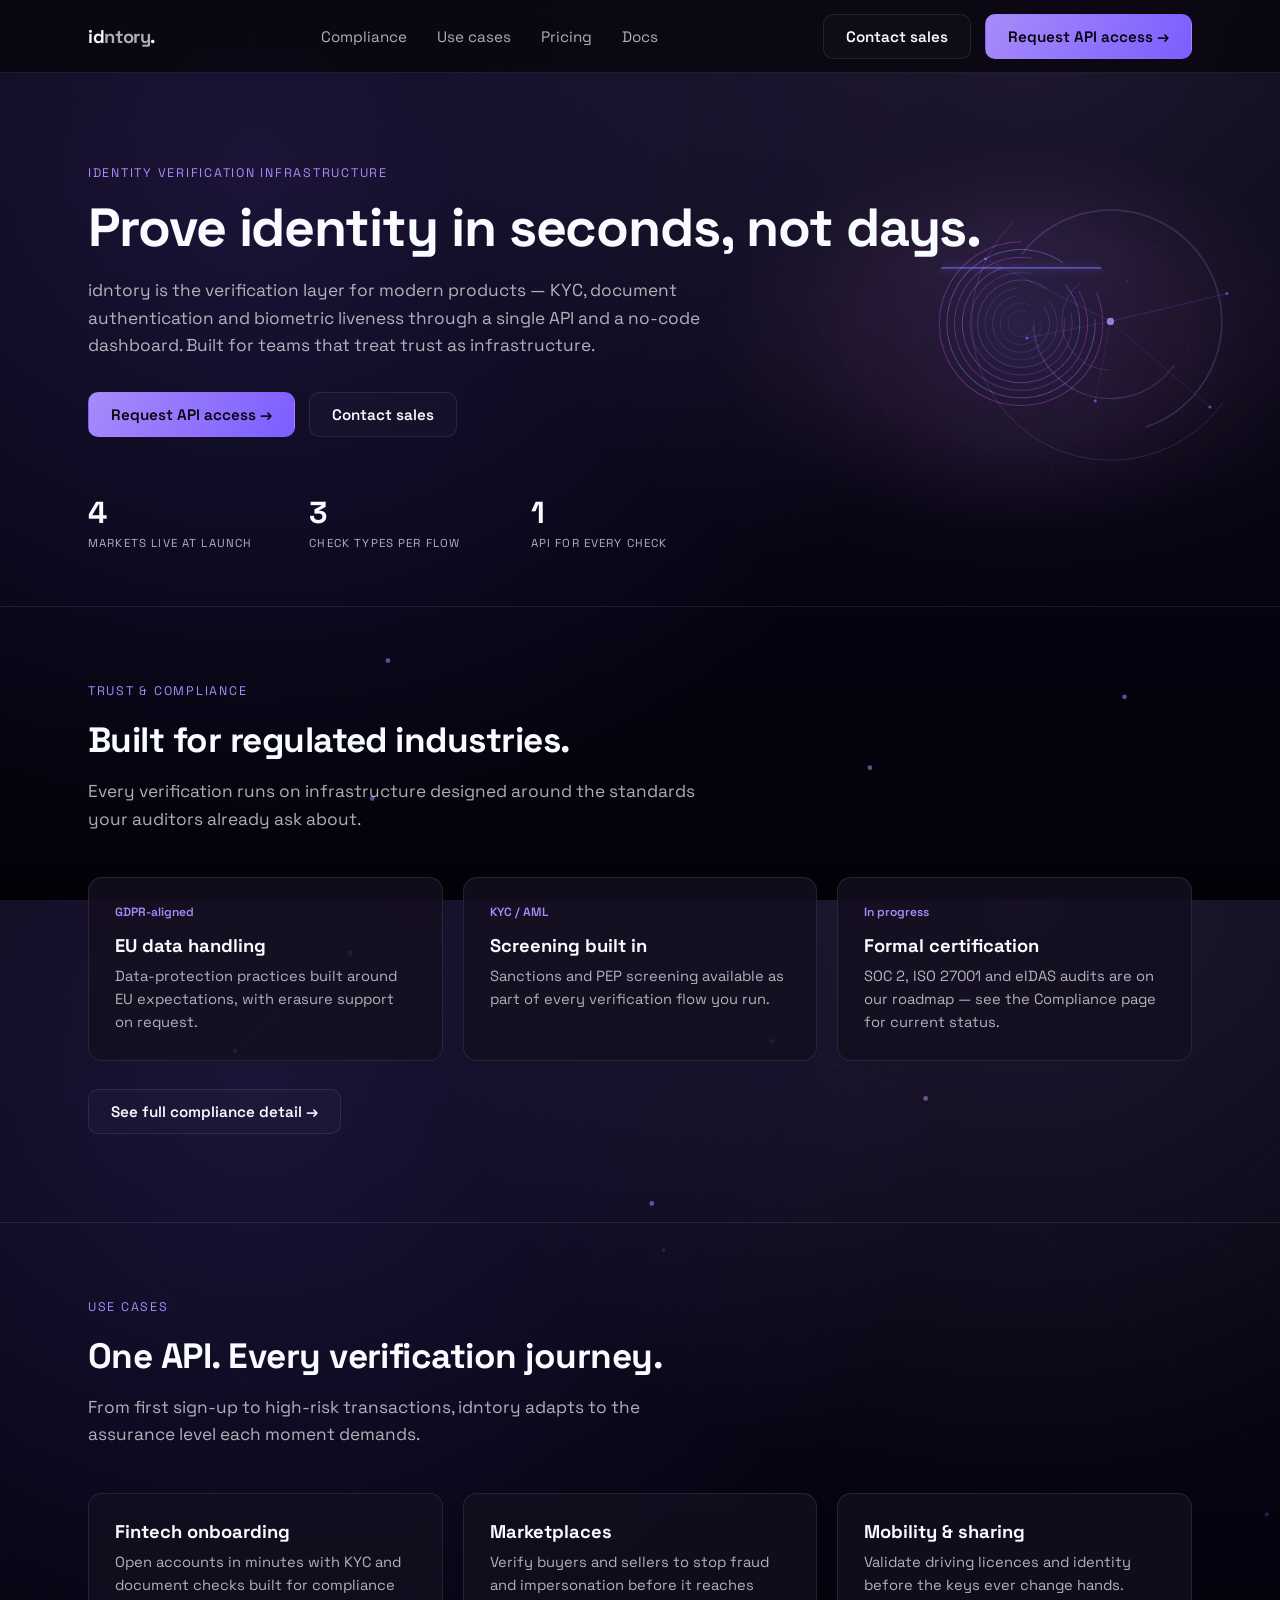
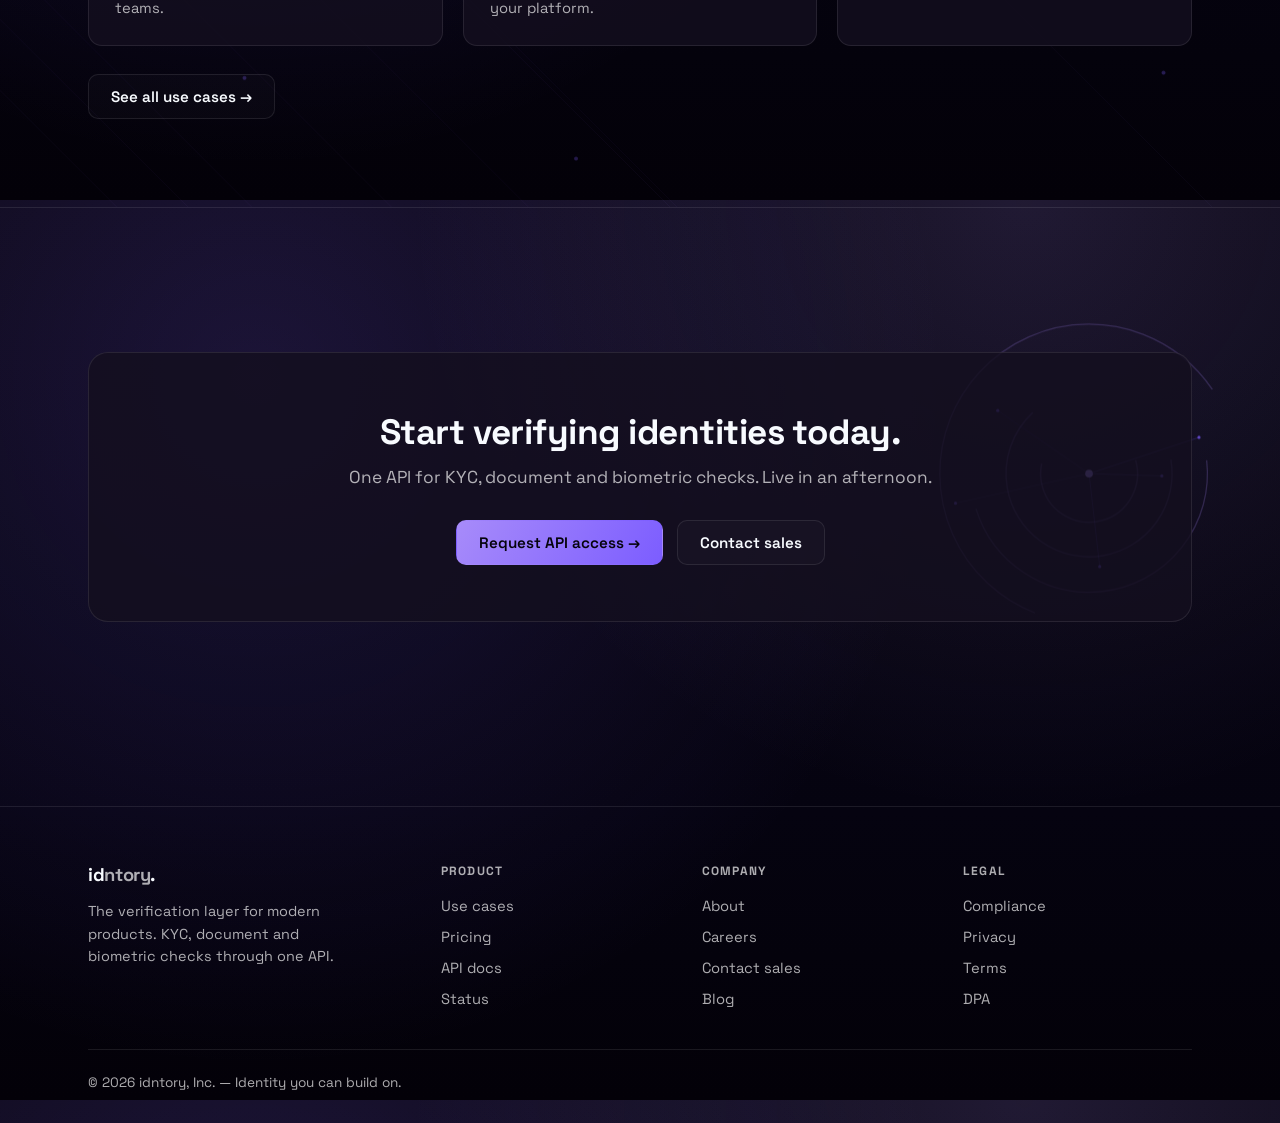
==== index.html @ f58912f3 "Initial commit: idntory marketing site Static multi-page site (index, use-cases, compliance, pricing" ====
<!DOCTYPE html>
<html lang="en">
<head>
<meta charset="UTF-8">
<meta name="viewport" content="width=device-width, initial-scale=1.0">
<title>idntory — Identity verification infrastructure</title>
<meta name="description" content="idntory is the verification layer for modern products — KYC, document authentication and biometric liveness through a single API and a no-code dashboard.">
<link rel="stylesheet" href="styles.css">
</head>
<body>

<header class="site-nav">
  <div class="wrap">
    <a class="brand" href="index.html">id<span class="dim">ntory</span>.</a>
    <nav class="nav-links">
      <a href="compliance.html">Compliance</a>
      <a href="use-cases.html">Use cases</a>
      <a href="pricing.html">Pricing</a>
      <a href="docs.html">Docs</a>
    </nav>
    <div class="nav-cta">
      <a class="btn btn-ghost" href="contact.html">Contact sales</a>
      <a class="btn btn-primary" href="contact.html?reason=api">Request API access →</a>
      <button class="nav-toggle" aria-label="Toggle menu">☰</button>
    </div>
  </div>
</header>

<main>
  <section class="page-hero">
    <img class="hero-frame" src="frames/idntory-01-fingerprint.png" alt="" aria-hidden="true">
    <div class="wrap">
      <span class="eyebrow">Identity verification infrastructure</span>
      <h1>Prove identity in seconds, not days.</h1>
      <p class="lede">idntory is the verification layer for modern products — KYC, document authentication and biometric liveness through a single API and a no-code dashboard. Built for teams that treat trust as infrastructure.</p>
      <div class="hero-actions">
        <a class="btn btn-primary" href="contact.html?reason=api">Request API access →</a>
        <a class="btn btn-ghost" href="contact.html">Contact sales</a>
      </div>
      <div class="stat-bar">
        <div>
          <div class="stat-num">4</div>
          <div class="stat-label">Markets live at launch</div>
        </div>
        <div>
          <div class="stat-num">3</div>
          <div class="stat-label">Check types per flow</div>
        </div>
        <div>
          <div class="stat-num">1</div>
          <div class="stat-label">API for every check</div>
        </div>
      </div>
    </div>
  </section>

  <section class="block">
    <div class="wrap">
      <div class="section-head">
        <span class="eyebrow">Trust &amp; compliance</span>
        <h2>Built for regulated industries.</h2>
        <p class="lede">Every verification runs on infrastructure designed around the standards your auditors already ask about.</p>
      </div>
      <div class="grid">
        <div class="card">
          <div class="idx">GDPR-aligned</div>
          <h3>EU data handling</h3>
          <p>Data-protection practices built around EU expectations, with erasure support on request.</p>
        </div>
        <div class="card">
          <div class="idx">KYC / AML</div>
          <h3>Screening built in</h3>
          <p>Sanctions and PEP screening available as part of every verification flow you run.</p>
        </div>
        <div class="card">
          <div class="idx">In progress</div>
          <h3>Formal certification</h3>
          <p>SOC 2, ISO 27001 and eIDAS audits are on our roadmap — see the Compliance page for current status.</p>
        </div>
      </div>
      <p style="margin-top:28px;"><a class="btn btn-ghost" href="compliance.html">See full compliance detail →</a></p>
    </div>
  </section>

  <section class="block">
    <div class="wrap">
      <div class="section-head">
        <span class="eyebrow">Use cases</span>
        <h2>One API. Every verification journey.</h2>
        <p class="lede">From first sign-up to high-risk transactions, idntory adapts to the assurance level each moment demands.</p>
      </div>
      <div class="grid">
        <div class="card">
          <h3>Fintech onboarding</h3>
          <p>Open accounts in minutes with KYC and document checks built for compliance teams.</p>
        </div>
        <div class="card">
          <h3>Marketplaces</h3>
          <p>Verify buyers and sellers to stop fraud and impersonation before it reaches your platform.</p>
        </div>
        <div class="card">
          <h3>Mobility &amp; sharing</h3>
          <p>Validate driving licences and identity before the keys ever change hands.</p>
        </div>
      </div>
      <p style="margin-top:28px;"><a class="btn btn-ghost" href="use-cases.html">See all use cases →</a></p>
    </div>
  </section>

  <section class="block" style="border-bottom:none;">
    <div class="wrap">
      <div class="cta-band">
        <h2>Start verifying identities today.</h2>
        <p class="lede">One API for KYC, document and biometric checks. Live in an afternoon.</p>
        <div class="hero-actions">
          <a class="btn btn-primary" href="contact.html?reason=api">Request API access →</a>
          <a class="btn btn-ghost" href="contact.html">Contact sales</a>
        </div>
      </div>
    </div>
  </section>
</main>

<footer class="site-footer">
  <div class="wrap">
    <div class="footer-grid">
      <div class="footer-col">
        <div class="brand" style="margin-bottom:14px;">id<span class="dim">ntory</span>.</div>
        <p style="color:var(--muted);font-size:0.9rem;max-width:280px;line-height:1.55;">The verification layer for modern products. KYC, document and biometric checks through one API.</p>
      </div>
      <div class="footer-col">
        <h4>Product</h4>
        <ul>
          <li><a href="use-cases.html">Use cases</a></li>
          <li><a href="pricing.html">Pricing</a></li>
          <li><a href="docs.html">API docs</a></li>
          <li><a href="#">Status</a></li>
        </ul>
      </div>
      <div class="footer-col">
        <h4>Company</h4>
        <ul>
          <li><a href="#">About</a></li>
          <li><a href="#">Careers</a></li>
          <li><a href="contact.html">Contact sales</a></li>
          <li><a href="#">Blog</a></li>
        </ul>
      </div>
      <div class="footer-col">
        <h4>Legal</h4>
        <ul>
          <li><a href="compliance.html">Compliance</a></li>
          <li><a href="#">Privacy</a></li>
          <li><a href="#">Terms</a></li>
          <li><a href="#">DPA</a></li>
        </ul>
      </div>
    </div>
    <div class="footer-bottom">© 2026 idntory, Inc. — Identity you can build on.</div>
  </div>
</footer>
<script src="bg-fx.js"></script>
<script src="nav.js"></script>
</body>
</html>
---- styles.css ----
@import url('https://fonts.googleapis.com/css2?family=Space+Grotesk:wght@400;500;600;700&display=swap');

:root {
  --bg: #08060c;
  --surface: rgba(20, 15, 31, 0.82);
  --surface-strong: rgba(10, 7, 18, 0.92);
  --border: rgba(255, 255, 255, 0.09);
  --text: #f8fbff;
  --muted: rgba(255, 255, 255, 0.68);
  --accent: #a78bfa;
  --accent-2: #7c5dff;
  --accent-ink: #05030c;
  --success: #5cfa8e;
  --warning: #ffbd59;
  --danger: #ff5575;
  --shadow: rgba(5, 3, 12, 0.6);
  --radius: 14px;
}

* { box-sizing: border-box; }

html, body { height: 100%; }

body {
  margin: 0;
  font-family: 'Space Grotesk', 'Segoe UI', sans-serif;
  background: radial-gradient(circle at 20% 20%, rgba(124, 93, 255, 0.16), transparent 55%),
    radial-gradient(circle at 80% 0%, rgba(167, 139, 250, 0.14), transparent 45%),
    linear-gradient(180deg, #0a0712, #050310 68%, #030108);
  color: var(--text);
  min-height: 100vh;
}

a { color: inherit; text-decoration: none; }

img { max-width: 100%; }

.wrap {
  max-width: 1160px;
  margin: 0 auto;
  padding: 0 28px;
}

/* ── Nav ─────────────────────────────────────────────────────────────── */

.site-nav {
  position: sticky;
  top: 0;
  z-index: 40;
  background: var(--surface-strong);
  backdrop-filter: blur(14px);
  border-bottom: 1px solid var(--border);
}

.site-nav .wrap {
  display: flex;
  align-items: center;
  justify-content: space-between;
  height: 72px;
}

.brand {
  font-size: 1.15rem;
  font-weight: 700;
  letter-spacing: -0.02em;
}

.brand .dim { color: var(--muted); }

.nav-links {
  display: flex;
  align-items: center;
  gap: 30px;
}

.nav-links a {
  font-size: 0.95rem;
  color: var(--muted);
  transition: color 0.15s ease;
}

.nav-links a:hover,
.nav-links a[aria-current="page"] {
  color: var(--text);
}

.nav-cta {
  display: flex;
  align-items: center;
  gap: 14px;
}

.nav-toggle {
  display: none;
  background: none;
  border: 1px solid var(--border);
  border-radius: 8px;
  color: var(--text);
  width: 40px;
  height: 40px;
  font-size: 1.1rem;
}

/* ── Buttons ─────────────────────────────────────────────────────────── */

.btn {
  display: inline-flex;
  align-items: center;
  gap: 8px;
  padding: 12px 22px;
  border-radius: 10px;
  font-size: 0.95rem;
  font-weight: 600;
  border: 1px solid transparent;
  cursor: pointer;
}

.btn-primary {
  background: linear-gradient(120deg, var(--accent), var(--accent-2));
  color: var(--accent-ink);
}

.btn-ghost {
  border-color: var(--border);
  color: var(--text);
  background: rgba(255, 255, 255, 0.02);
}

.btn-primary:hover { filter: brightness(1.08); }
.btn-ghost:hover { border-color: rgba(255, 255, 255, 0.25); }

/* ── Hero / sections ─────────────────────────────────────────────────── */

.page-hero {
  padding: 88px 0 56px;
  border-bottom: 1px solid var(--border);
  position: relative;
  overflow: hidden;
}

.page-hero > .wrap { position: relative; z-index: 1; }

.bgfx-layer {
  position: absolute;
  inset: 0;
  z-index: 0;
  pointer-events: none;
  display: block;
  width: 100%;
  height: 100%;
}

.hero-frame {
  position: absolute;
  z-index: 0;
  top: 50%;
  right: -4%;
  width: min(620px, 52%);
  aspect-ratio: 1.6;
  transform: translateY(-50%);
  object-fit: contain;
  max-width: none;
  mix-blend-mode: screen;
  filter: hue-rotate(65deg) saturate(1.2) brightness(1.05);
  opacity: 0.85;
  -webkit-mask-image: radial-gradient(closest-side, rgba(0, 0, 0, 1) 55%, rgba(0, 0, 0, 0) 100%);
  mask-image: radial-gradient(closest-side, rgba(0, 0, 0, 1) 55%, rgba(0, 0, 0, 0) 100%);
  pointer-events: none;
}

@media (max-width: 860px) {
  .hero-frame { opacity: 0.5; width: min(420px, 70%); }
}

.eyebrow {
  display: inline-block;
  font-size: 0.78rem;
  letter-spacing: 0.14em;
  text-transform: uppercase;
  color: var(--accent);
  margin-bottom: 18px;
}

h1 {
  font-size: clamp(2.1rem, 4.2vw, 3.4rem);
  line-height: 1.08;
  letter-spacing: -0.02em;
  margin: 0 0 20px;
}

h2 {
  font-size: clamp(1.6rem, 2.8vw, 2.2rem);
  letter-spacing: -0.015em;
  margin: 0 0 16px;
}

h3 { font-size: 1.15rem; margin: 0 0 8px; }

.lede {
  font-size: 1.08rem;
  color: var(--muted);
  max-width: 640px;
  line-height: 1.6;
  margin: 0 0 32px;
}

.hero-actions { display: flex; gap: 14px; flex-wrap: wrap; }

.stat-bar {
  display: grid;
  grid-template-columns: repeat(3, 1fr);
  gap: 24px;
  margin-top: 56px;
  max-width: 640px;
}

.stat-num {
  font-size: 1.9rem;
  font-weight: 700;
  color: var(--text);
}

.stat-label {
  font-size: 0.72rem;
  letter-spacing: 0.1em;
  text-transform: uppercase;
  color: var(--muted);
  margin-top: 4px;
}

section.block { padding: 72px 0; border-bottom: 1px solid var(--border); position: relative; overflow: hidden; }
section.block:last-of-type { border-bottom: none; }
section.block > .wrap { position: relative; z-index: 1; }

.section-head { max-width: 640px; margin-bottom: 44px; }
.section-head .lede { margin-bottom: 0; }

/* ── Grids / cards ───────────────────────────────────────────────────── */

.grid {
  display: grid;
  grid-template-columns: repeat(3, 1fr);
  gap: 20px;
}

.card {
  background: var(--surface);
  border: 1px solid var(--border);
  border-radius: var(--radius);
  padding: 26px;
}

.card .idx {
  font-size: 0.75rem;
  color: var(--accent);
  font-weight: 600;
  margin-bottom: 14px;
}

.card p { color: var(--muted); font-size: 0.92rem; line-height: 1.55; margin: 0; }

/* ── Pricing ─────────────────────────────────────────────────────────── */

.pricing-grid {
  display: grid;
  grid-template-columns: repeat(3, 1fr);
  gap: 20px;
}

.price-card {
  background: var(--surface);
  border: 1px solid var(--border);
  border-radius: var(--radius);
  padding: 32px 26px;
  display: flex;
  flex-direction: column;
  position: relative;
}

.price-card.featured {
  border-color: var(--accent);
  box-shadow: 0 0 0 1px var(--accent), 0 24px 60px -30px rgba(167, 139, 250, 0.35);
}

.price-tag {
  position: absolute;
  top: -12px;
  right: 24px;
  background: var(--accent);
  color: var(--accent-ink);
  font-size: 0.68rem;
  font-weight: 700;
  letter-spacing: 0.06em;
  padding: 4px 10px;
  border-radius: 999px;
}

.plan-name {
  font-size: 0.78rem;
  letter-spacing: 0.12em;
  color: var(--muted);
  margin-bottom: 10px;
}

.price {
  font-size: 2.1rem;
  font-weight: 700;
  margin-bottom: 2px;
}

.price-sub { color: var(--muted); font-size: 0.85rem; margin-bottom: 6px; }
.price-desc { color: var(--muted); font-size: 0.88rem; margin-bottom: 22px; }

.feat-list { list-style: none; margin: 0 0 28px; padding: 0; display: flex; flex-direction: column; gap: 10px; }
.feat-list li { display: flex; gap: 10px; font-size: 0.9rem; color: var(--text); }
.feat-list li::before { content: '—'; color: var(--accent); }

.price-card .btn { margin-top: auto; justify-content: center; }

/* ── Forms ───────────────────────────────────────────────────────────── */

form.contact-form {
  display: grid;
  gap: 18px;
  max-width: 560px;
}

.field { display: flex; flex-direction: column; gap: 8px; }
.field label { font-size: 0.85rem; color: var(--muted); }

.field input,
.field select,
.field textarea {
  background: var(--surface);
  border: 1px solid var(--border);
  border-radius: 10px;
  padding: 12px 14px;
  color: var(--text);
  font-family: inherit;
  font-size: 0.95rem;
}

.field input:focus,
.field select:focus,
.field textarea:focus {
  outline: none;
  border-color: var(--accent);
}

.field textarea { resize: vertical; min-height: 120px; }

.form-note { font-size: 0.82rem; color: var(--muted); }

.form-status { font-size: 0.9rem; padding: 12px 14px; border-radius: 10px; display: none; }
.form-status.show { display: block; }
.form-status.ok { background: rgba(92, 250, 142, 0.1); color: var(--success); border: 1px solid rgba(92, 250, 142, 0.3); }
.form-status.err { background: rgba(255, 85, 117, 0.1); color: var(--danger); border: 1px solid rgba(255, 85, 117, 0.3); }

/* ── Contact info panel ─────────────────────────────────────────────── */

.contact-layout {
  display: grid;
  grid-template-columns: 1.2fr 0.8fr;
  gap: 48px;
  align-items: start;
}

.contact-panel {
  background: var(--surface);
  border: 1px solid var(--border);
  border-radius: var(--radius);
  padding: 28px;
}

.contact-panel .row { display: flex; flex-direction: column; gap: 4px; margin-bottom: 20px; }
.contact-panel .row:last-child { margin-bottom: 0; }
.contact-panel .row .k { font-size: 0.75rem; letter-spacing: 0.08em; text-transform: uppercase; color: var(--muted); }
.contact-panel .row .v { font-size: 0.98rem; }

/* ── Table (pricing compare / docs) ─────────────────────────────────── */

.doc-block { background: var(--surface); border: 1px solid var(--border); border-radius: var(--radius); padding: 26px; margin-bottom: 20px; }
.doc-block code { background: rgba(255,255,255,0.06); padding: 2px 6px; border-radius: 6px; font-size: 0.88em; }
.doc-block pre { background: #010509; border: 1px solid var(--border); border-radius: 10px; padding: 18px; overflow-x: auto; font-size: 0.85rem; line-height: 1.6; }

/* ── CTA band ────────────────────────────────────────────────────────── */

.cta-band {
  background: var(--surface);
  border: 1px solid var(--border);
  border-radius: 20px;
  padding: 56px 48px;
  text-align: center;
  margin: 72px 0;
}

.cta-band h2 { margin-bottom: 10px; }
.cta-band .lede { margin: 0 auto 28px; text-align: center; }
.cta-band .hero-actions { justify-content: center; }

/* ── Footer ──────────────────────────────────────────────────────────── */

.site-footer {
  border-top: 1px solid var(--border);
  padding: 56px 0 32px;
  margin-top: 40px;
}

.footer-grid {
  display: grid;
  grid-template-columns: 1.4fr repeat(3, 1fr);
  gap: 32px;
  margin-bottom: 40px;
}

.footer-col h4 {
  font-size: 0.75rem;
  letter-spacing: 0.1em;
  text-transform: uppercase;
  color: var(--muted);
  margin: 0 0 16px;
}

.footer-col ul { list-style: none; margin: 0; padding: 0; display: flex; flex-direction: column; gap: 10px; }
.footer-col ul a { color: var(--muted); font-size: 0.92rem; }
.footer-col ul a:hover { color: var(--text); }

.footer-bottom {
  border-top: 1px solid var(--border);
  padding-top: 24px;
  font-size: 0.85rem;
  color: var(--muted);
}

/* ── Responsive ──────────────────────────────────────────────────────── */

@media (max-width: 860px) {
  .grid, .pricing-grid { grid-template-columns: 1fr; }
  .contact-layout { grid-template-columns: 1fr; }
  .footer-grid { grid-template-columns: repeat(2, 1fr); }
  .stat-bar { grid-template-columns: repeat(3, 1fr); gap: 14px; }
}

@media (max-width: 720px) {
  .nav-links { display: none; }
  .nav-toggle { display: block; }
  .nav-cta .btn-ghost { display: none; }
  .site-nav.open .nav-links {
    display: flex;
    flex-direction: column;
    position: absolute;
    top: 72px;
    left: 0;
    right: 0;
    background: var(--surface-strong);
    border-bottom: 1px solid var(--border);
    padding: 20px 28px 28px;
    gap: 18px;
  }
  .footer-grid { grid-template-columns: 1fr; }
}
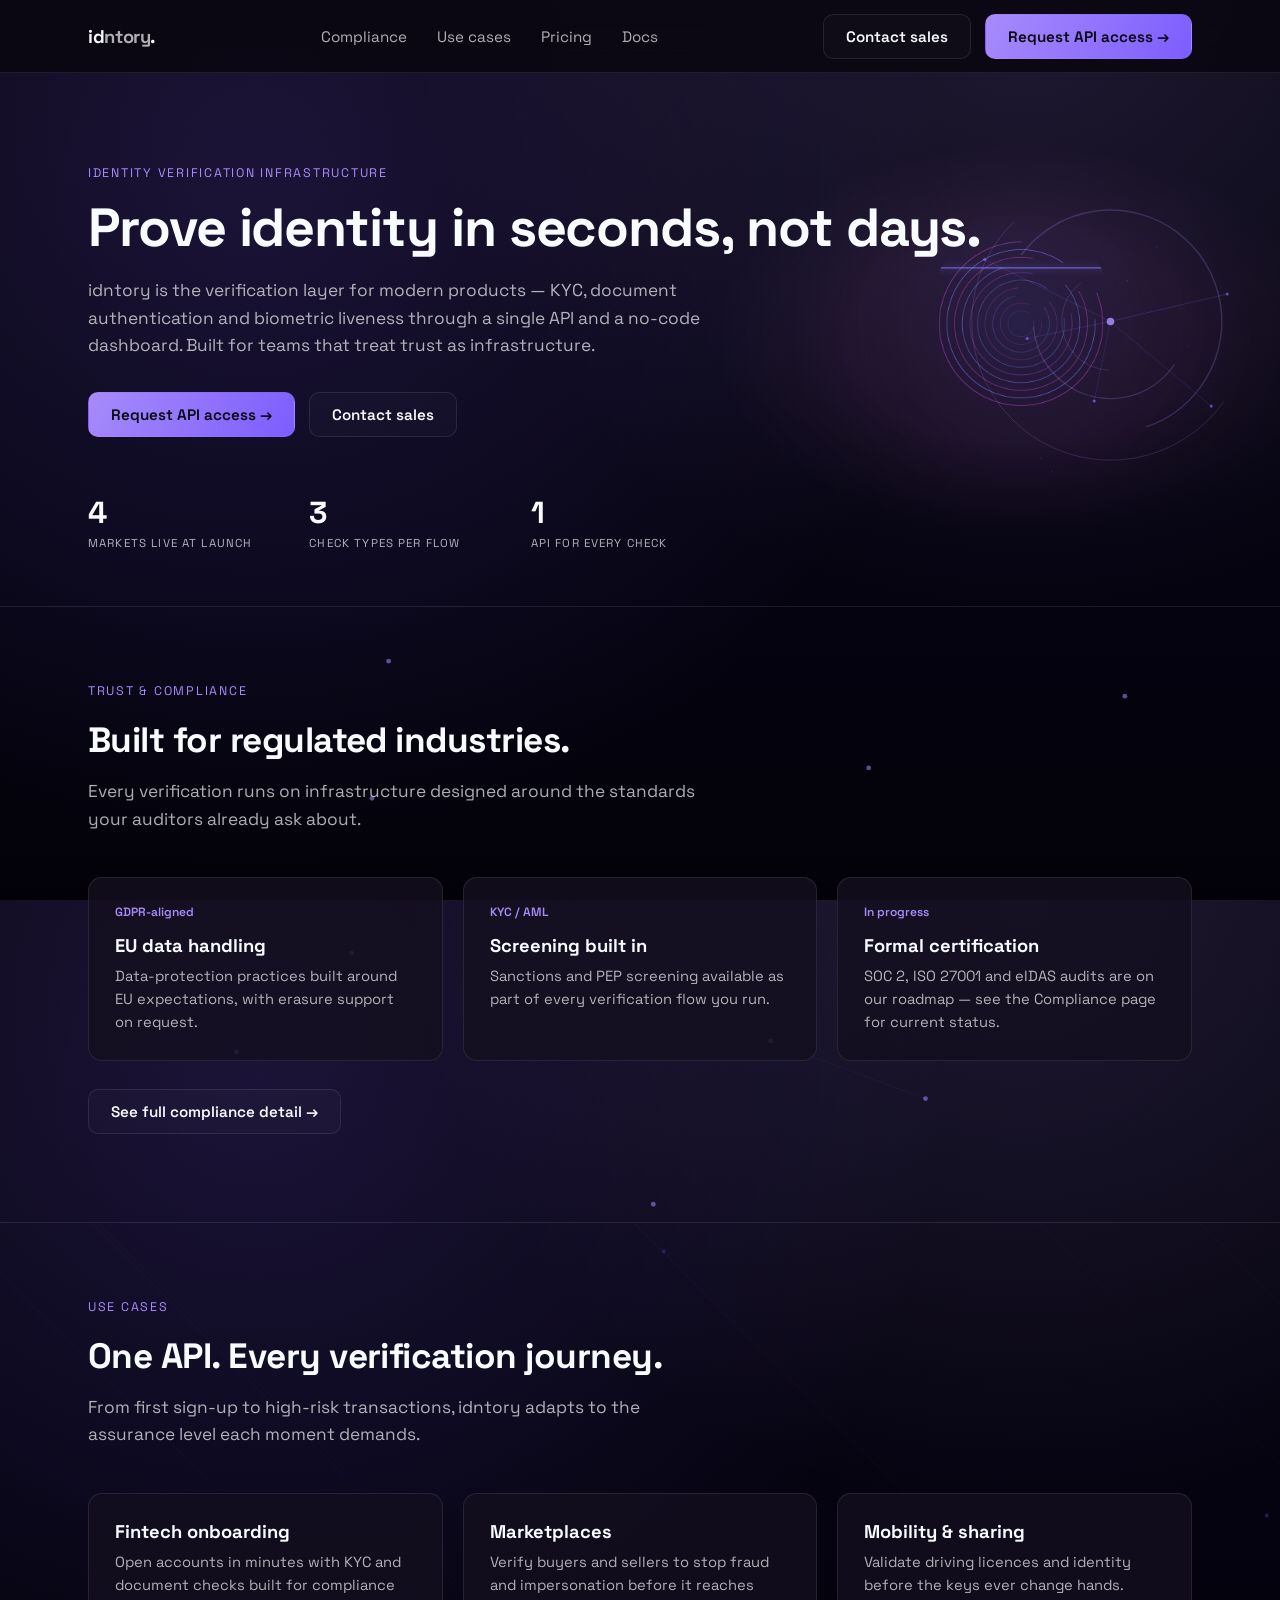
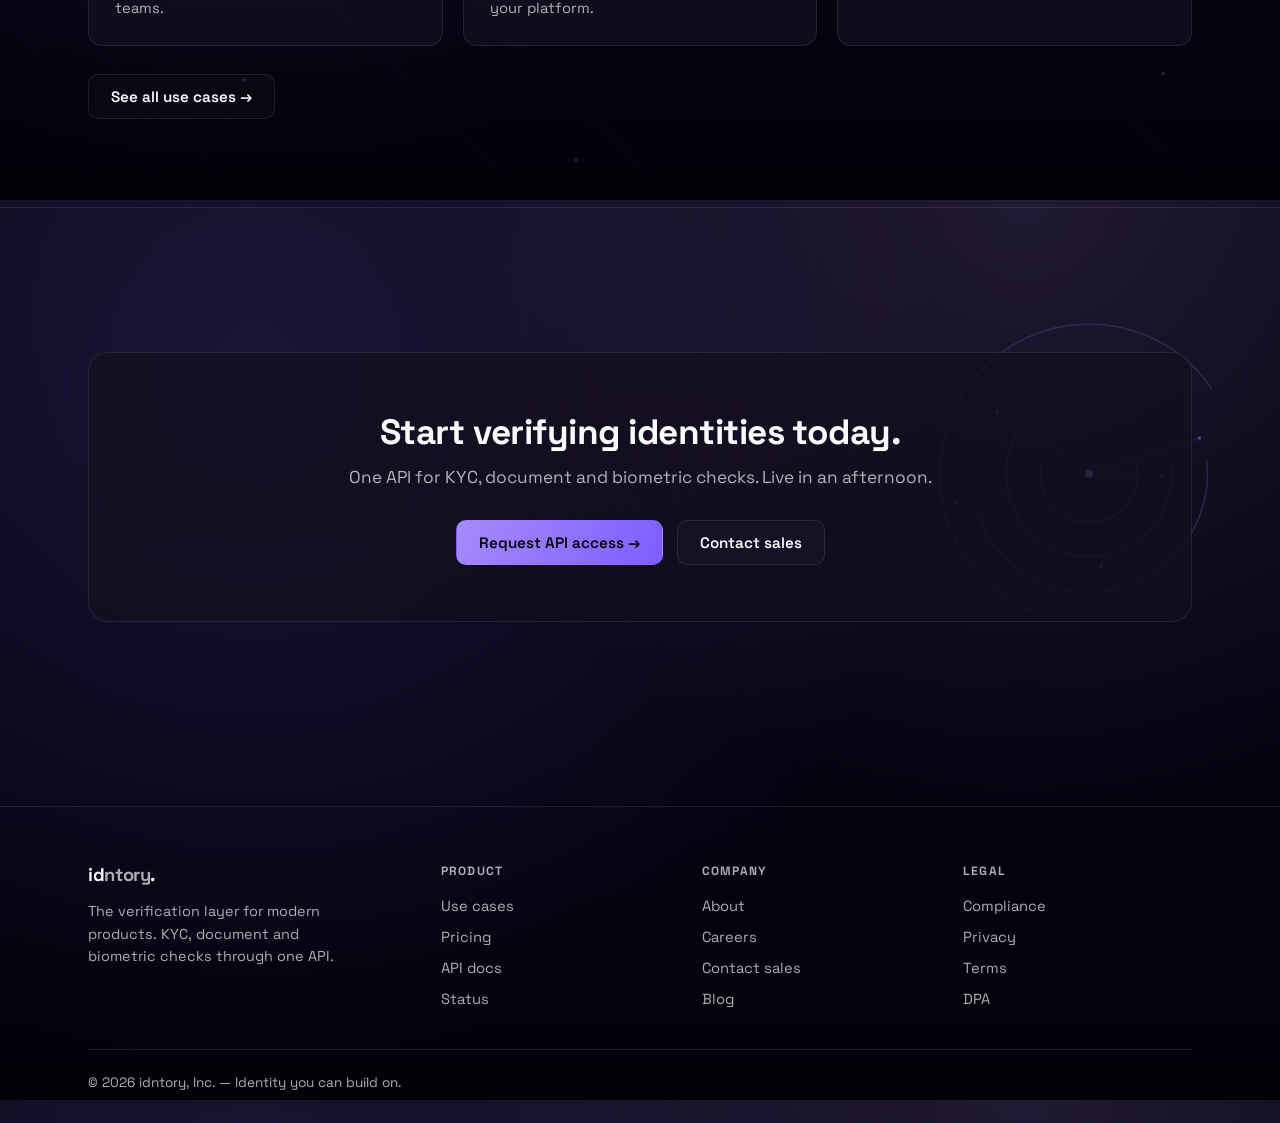
==== commit ff90717c: "Clean URLs: drop .html from internal links and add Apache rewrite rules .htaccess now serves /page a" ====
--- a/index.html
+++ b/index.html
@@ -11,16 +11,16 @@
 
 <header class="site-nav">
   <div class="wrap">
-    <a class="brand" href="index.html">id<span class="dim">ntory</span>.</a>
+    <a class="brand" href="/">id<span class="dim">ntory</span>.</a>
     <nav class="nav-links">
-      <a href="compliance.html">Compliance</a>
-      <a href="use-cases.html">Use cases</a>
-      <a href="pricing.html">Pricing</a>
-      <a href="docs.html">Docs</a>
+      <a href="compliance">Compliance</a>
+      <a href="use-cases">Use cases</a>
+      <a href="pricing">Pricing</a>
+      <a href="docs">Docs</a>
     </nav>
     <div class="nav-cta">
-      <a class="btn btn-ghost" href="contact.html">Contact sales</a>
-      <a class="btn btn-primary" href="contact.html?reason=api">Request API access →</a>
+      <a class="btn btn-ghost" href="contact">Contact sales</a>
+      <a class="btn btn-primary" href="contact?reason=api">Request API access →</a>
       <button class="nav-toggle" aria-label="Toggle menu">☰</button>
     </div>
   </div>
@@ -34,8 +34,8 @@
       <h1>Prove identity in seconds, not days.</h1>
       <p class="lede">idntory is the verification layer for modern products — KYC, document authentication and biometric liveness through a single API and a no-code dashboard. Built for teams that treat trust as infrastructure.</p>
       <div class="hero-actions">
-        <a class="btn btn-primary" href="contact.html?reason=api">Request API access →</a>
-        <a class="btn btn-ghost" href="contact.html">Contact sales</a>
+        <a class="btn btn-primary" href="contact?reason=api">Request API access →</a>
+        <a class="btn btn-ghost" href="contact">Contact sales</a>
       </div>
       <div class="stat-bar">
         <div>
@@ -78,7 +78,7 @@
           <p>SOC 2, ISO 27001 and eIDAS audits are on our roadmap — see the Compliance page for current status.</p>
         </div>
       </div>
-      <p style="margin-top:28px;"><a class="btn btn-ghost" href="compliance.html">See full compliance detail →</a></p>
+      <p style="margin-top:28px;"><a class="btn btn-ghost" href="compliance">See full compliance detail →</a></p>
     </div>
   </section>
 
@@ -103,7 +103,7 @@
           <p>Validate driving licences and identity before the keys ever change hands.</p>
         </div>
       </div>
-      <p style="margin-top:28px;"><a class="btn btn-ghost" href="use-cases.html">See all use cases →</a></p>
+      <p style="margin-top:28px;"><a class="btn btn-ghost" href="use-cases">See all use cases →</a></p>
     </div>
   </section>
 
@@ -113,8 +113,8 @@
         <h2>Start verifying identities today.</h2>
         <p class="lede">One API for KYC, document and biometric checks. Live in an afternoon.</p>
         <div class="hero-actions">
-          <a class="btn btn-primary" href="contact.html?reason=api">Request API access →</a>
-          <a class="btn btn-ghost" href="contact.html">Contact sales</a>
+          <a class="btn btn-primary" href="contact?reason=api">Request API access →</a>
+          <a class="btn btn-ghost" href="contact">Contact sales</a>
         </div>
       </div>
     </div>
@@ -131,9 +131,9 @@
       <div class="footer-col">
         <h4>Product</h4>
         <ul>
-          <li><a href="use-cases.html">Use cases</a></li>
-          <li><a href="pricing.html">Pricing</a></li>
-          <li><a href="docs.html">API docs</a></li>
+          <li><a href="use-cases">Use cases</a></li>
+          <li><a href="pricing">Pricing</a></li>
+          <li><a href="docs">API docs</a></li>
           <li><a href="#">Status</a></li>
         </ul>
       </div>
@@ -142,14 +142,14 @@
         <ul>
           <li><a href="#">About</a></li>
           <li><a href="#">Careers</a></li>
-          <li><a href="contact.html">Contact sales</a></li>
+          <li><a href="contact">Contact sales</a></li>
           <li><a href="#">Blog</a></li>
         </ul>
       </div>
       <div class="footer-col">
         <h4>Legal</h4>
         <ul>
-          <li><a href="compliance.html">Compliance</a></li>
+          <li><a href="compliance">Compliance</a></li>
           <li><a href="#">Privacy</a></li>
           <li><a href="#">Terms</a></li>
           <li><a href="#">DPA</a></li>
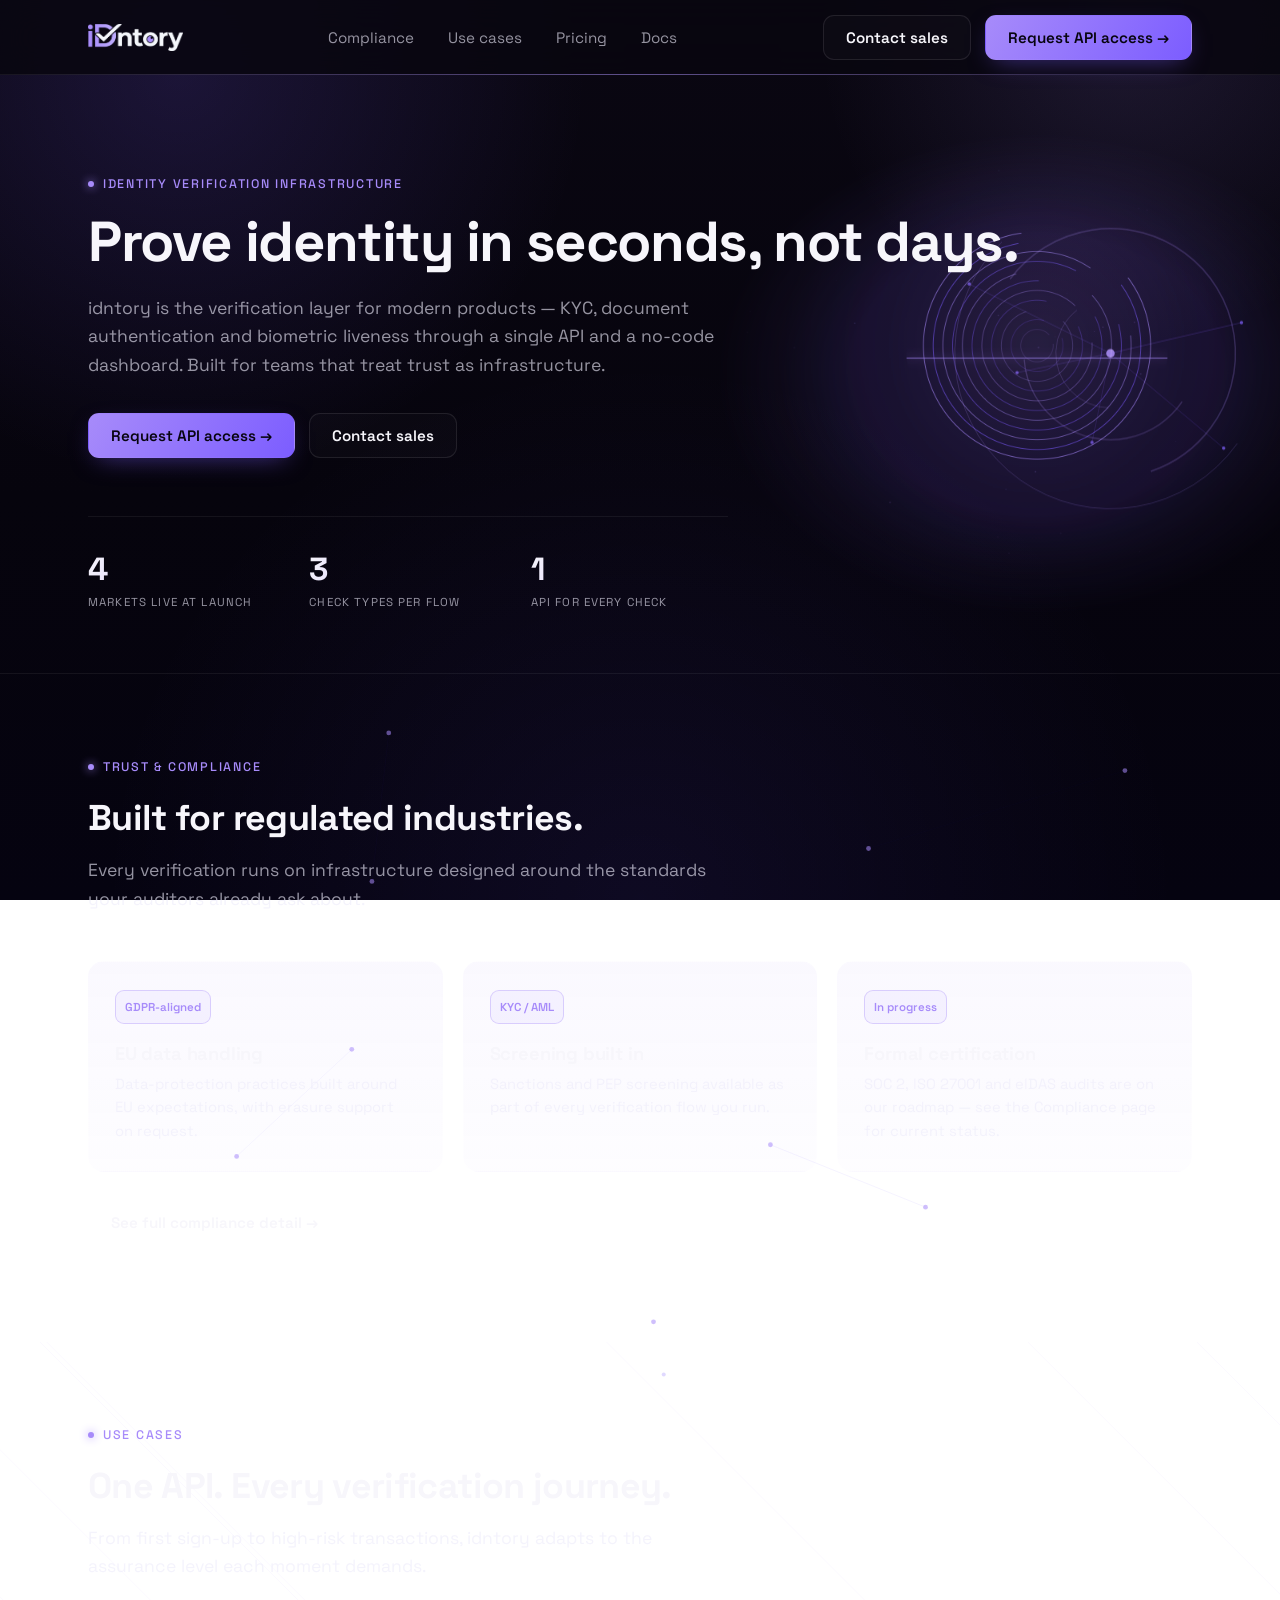
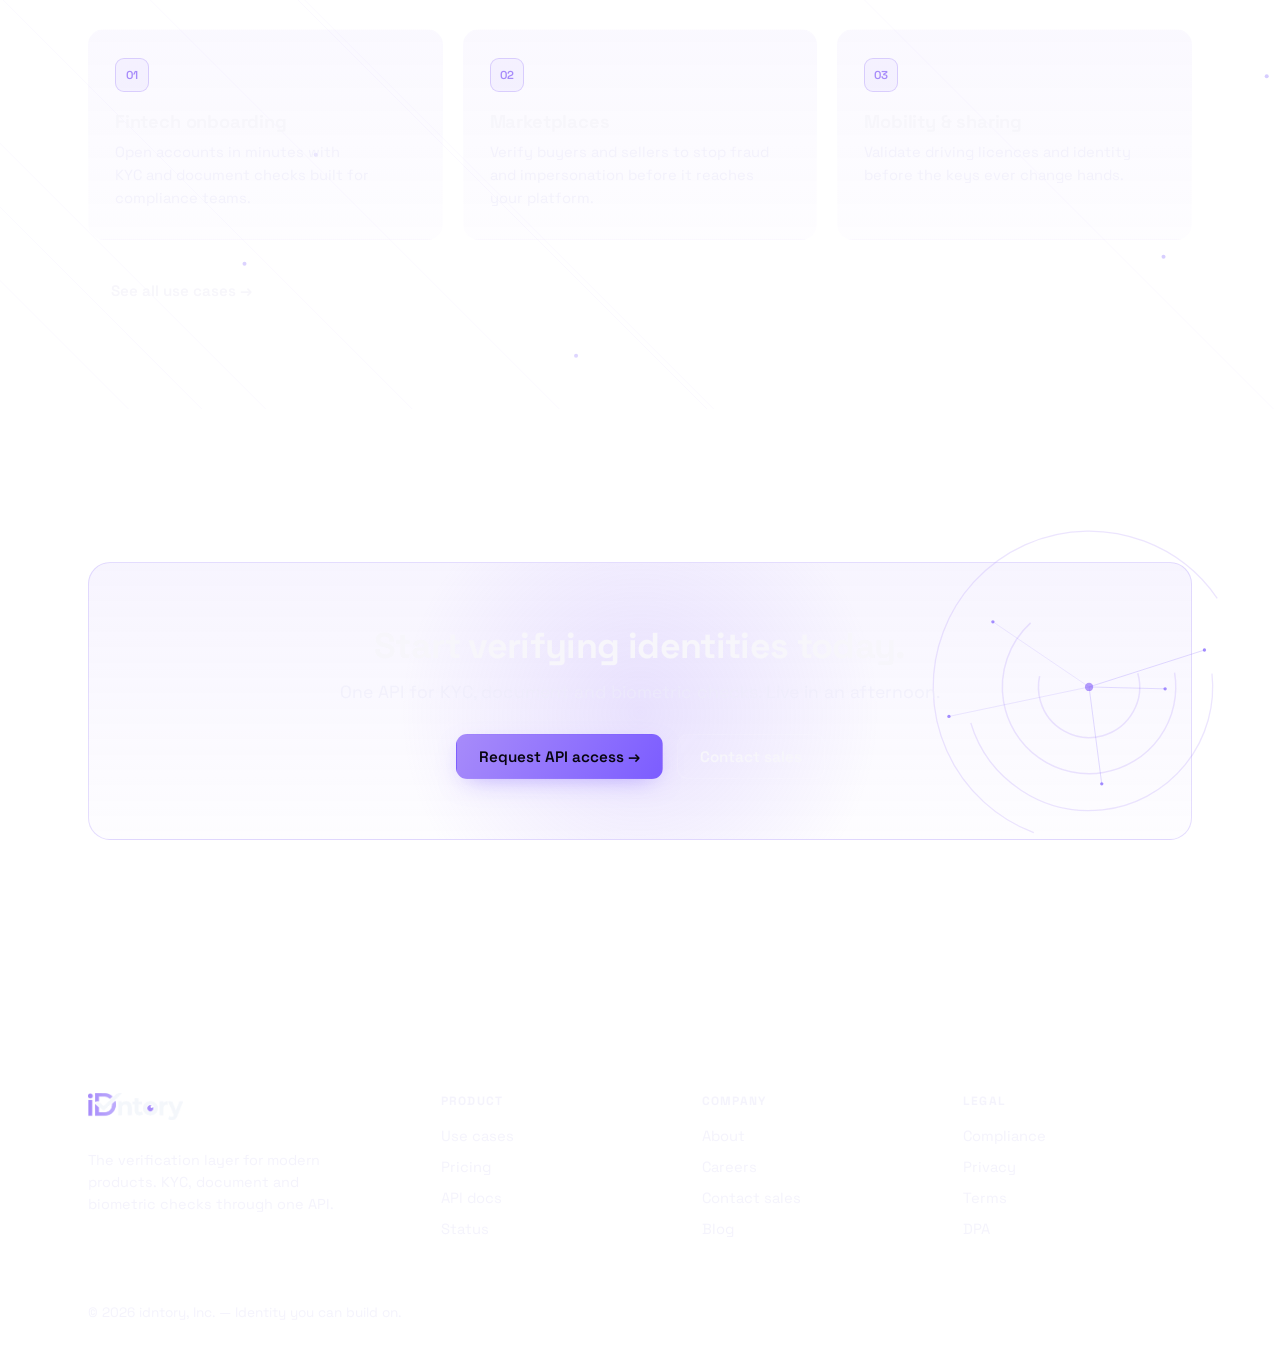
==== commit 14eecba5: "Add legal/company pages, brand assets, and revamp styling and .htaccess - Add about, blog, careers, " ====
--- a/index.html
+++ b/index.html
@@ -6,21 +6,24 @@
 <title>idntory — Identity verification infrastructure</title>
 <meta name="description" content="idntory is the verification layer for modern products — KYC, document authentication and biometric liveness through a single API and a no-code dashboard.">
 <link rel="stylesheet" href="styles.css">
+<link rel="icon" type="image/png" sizes="512x512" href="brand/favicon.png">
+<link rel="shortcut icon" type="image/png" href="brand/favicon.png">
+<link rel="apple-touch-icon" href="brand/favicon.png">
 </head>
 <body>
 
 <header class="site-nav">
   <div class="wrap">
-    <a class="brand" href="/">id<span class="dim">ntory</span>.</a>
+    <a class="brand" href="index.html"><img src="brand/idntory-logo.png" alt="idntory"></a>
     <nav class="nav-links">
-      <a href="compliance">Compliance</a>
-      <a href="use-cases">Use cases</a>
-      <a href="pricing">Pricing</a>
-      <a href="docs">Docs</a>
+      <a href="compliance.html">Compliance</a>
+      <a href="use-cases.html">Use cases</a>
+      <a href="pricing.html">Pricing</a>
+      <a href="docs.html">Docs</a>
     </nav>
     <div class="nav-cta">
-      <a class="btn btn-ghost" href="contact">Contact sales</a>
-      <a class="btn btn-primary" href="contact?reason=api">Request API access →</a>
+      <a class="btn btn-ghost" href="contact.html">Contact sales</a>
+      <a class="btn btn-primary" href="contact.html?reason=api">Request API access →</a>
       <button class="nav-toggle" aria-label="Toggle menu">☰</button>
     </div>
   </div>
@@ -34,8 +37,8 @@
       <h1>Prove identity in seconds, not days.</h1>
       <p class="lede">idntory is the verification layer for modern products — KYC, document authentication and biometric liveness through a single API and a no-code dashboard. Built for teams that treat trust as infrastructure.</p>
       <div class="hero-actions">
-        <a class="btn btn-primary" href="contact?reason=api">Request API access →</a>
-        <a class="btn btn-ghost" href="contact">Contact sales</a>
+        <a class="btn btn-primary" href="contact.html?reason=api">Request API access →</a>
+        <a class="btn btn-ghost" href="contact.html">Contact sales</a>
       </div>
       <div class="stat-bar">
         <div>
@@ -78,7 +81,7 @@
           <p>SOC 2, ISO 27001 and eIDAS audits are on our roadmap — see the Compliance page for current status.</p>
         </div>
       </div>
-      <p style="margin-top:28px;"><a class="btn btn-ghost" href="compliance">See full compliance detail →</a></p>
+      <p style="margin-top:28px;"><a class="btn btn-ghost" href="compliance.html">See full compliance detail →</a></p>
     </div>
   </section>
 
@@ -91,19 +94,22 @@
       </div>
       <div class="grid">
         <div class="card">
+          <div class="idx">01</div>
           <h3>Fintech onboarding</h3>
           <p>Open accounts in minutes with KYC and document checks built for compliance teams.</p>
         </div>
         <div class="card">
+          <div class="idx">02</div>
           <h3>Marketplaces</h3>
           <p>Verify buyers and sellers to stop fraud and impersonation before it reaches your platform.</p>
         </div>
         <div class="card">
+          <div class="idx">03</div>
           <h3>Mobility &amp; sharing</h3>
           <p>Validate driving licences and identity before the keys ever change hands.</p>
         </div>
       </div>
-      <p style="margin-top:28px;"><a class="btn btn-ghost" href="use-cases">See all use cases →</a></p>
+      <p style="margin-top:28px;"><a class="btn btn-ghost" href="use-cases.html">See all use cases →</a></p>
     </div>
   </section>
 
@@ -113,8 +119,8 @@
         <h2>Start verifying identities today.</h2>
         <p class="lede">One API for KYC, document and biometric checks. Live in an afternoon.</p>
         <div class="hero-actions">
-          <a class="btn btn-primary" href="contact?reason=api">Request API access →</a>
-          <a class="btn btn-ghost" href="contact">Contact sales</a>
+          <a class="btn btn-primary" href="contact.html?reason=api">Request API access →</a>
+          <a class="btn btn-ghost" href="contact.html">Contact sales</a>
         </div>
       </div>
     </div>
@@ -125,34 +131,34 @@
   <div class="wrap">
     <div class="footer-grid">
       <div class="footer-col">
-        <div class="brand" style="margin-bottom:14px;">id<span class="dim">ntory</span>.</div>
+        <div class="brand" style="margin-bottom:14px;"><img src="brand/idntory-logo.png" alt="idntory"></div>
         <p style="color:var(--muted);font-size:0.9rem;max-width:280px;line-height:1.55;">The verification layer for modern products. KYC, document and biometric checks through one API.</p>
       </div>
       <div class="footer-col">
         <h4>Product</h4>
         <ul>
-          <li><a href="use-cases">Use cases</a></li>
-          <li><a href="pricing">Pricing</a></li>
-          <li><a href="docs">API docs</a></li>
-          <li><a href="#">Status</a></li>
+          <li><a href="use-cases.html">Use cases</a></li>
+          <li><a href="pricing.html">Pricing</a></li>
+          <li><a href="docs.html">API docs</a></li>
+          <li><a href="status.html">Status</a></li>
         </ul>
       </div>
       <div class="footer-col">
         <h4>Company</h4>
         <ul>
-          <li><a href="#">About</a></li>
-          <li><a href="#">Careers</a></li>
-          <li><a href="contact">Contact sales</a></li>
-          <li><a href="#">Blog</a></li>
+          <li><a href="about.html">About</a></li>
+          <li><a href="careers.html">Careers</a></li>
+          <li><a href="contact.html">Contact sales</a></li>
+          <li><a href="blog.html">Blog</a></li>
         </ul>
       </div>
       <div class="footer-col">
         <h4>Legal</h4>
         <ul>
-          <li><a href="compliance">Compliance</a></li>
-          <li><a href="#">Privacy</a></li>
-          <li><a href="#">Terms</a></li>
-          <li><a href="#">DPA</a></li>
+          <li><a href="compliance.html">Compliance</a></li>
+          <li><a href="privacy.html">Privacy</a></li>
+          <li><a href="terms.html">Terms</a></li>
+          <li><a href="dpa.html">DPA</a></li>
         </ul>
       </div>
     </div>
--- a/styles.css
+++ b/styles.css
@@ -1,20 +1,24 @@
-@import url('https://fonts.googleapis.com/css2?family=Space+Grotesk:wght@400;500;600;700&display=swap');
+@import url('https://fonts.googleapis.com/css2?family=Space+Grotesk:wght@400;500;600;700&family=JetBrains+Mono:wght@400;500&display=swap');
 
 :root {
-  --bg: #08060c;
-  --surface: rgba(20, 15, 31, 0.82);
-  --surface-strong: rgba(10, 7, 18, 0.92);
+  --bg: #07050d;
+  --surface: rgba(168, 139, 250, 0.055);
+  --surface-strong: rgba(9, 6, 16, 0.86);
   --border: rgba(255, 255, 255, 0.09);
-  --text: #f8fbff;
-  --muted: rgba(255, 255, 255, 0.68);
+  --border-soft: rgba(255, 255, 255, 0.06);
+  --text: #f7f6fb;
+  --muted: rgba(238, 235, 250, 0.62);
   --accent: #a78bfa;
   --accent-2: #7c5dff;
-  --accent-ink: #05030c;
+  --accent-soft: rgba(167, 139, 250, 0.14);
+  --accent-ink: #07040f;
   --success: #5cfa8e;
   --warning: #ffbd59;
   --danger: #ff5575;
-  --shadow: rgba(5, 3, 12, 0.6);
-  --radius: 14px;
+  --shadow: rgba(4, 2, 10, 0.6);
+  --radius: 16px;
+  --radius-sm: 10px;
+  --mono: 'JetBrains Mono', 'SFMono-Regular', Consolas, monospace;
 }
 
 * { box-sizing: border-box; }
@@ -24,16 +28,27 @@
 body {
   margin: 0;
   font-family: 'Space Grotesk', 'Segoe UI', sans-serif;
-  background: radial-gradient(circle at 20% 20%, rgba(124, 93, 255, 0.16), transparent 55%),
-    radial-gradient(circle at 80% 0%, rgba(167, 139, 250, 0.14), transparent 45%),
-    linear-gradient(180deg, #0a0712, #050310 68%, #030108);
+  background:
+    radial-gradient(680px circle at 14% 8%, rgba(124, 93, 255, 0.16), transparent 60%),
+    radial-gradient(560px circle at 88% 4%, rgba(167, 139, 250, 0.13), transparent 55%),
+    radial-gradient(900px circle at 50% 100%, rgba(124, 93, 255, 0.08), transparent 60%),
+    linear-gradient(180deg, #0a0712 0%, #06040d 55%, #050310 100%);
+  background-attachment: fixed;
   color: var(--text);
   min-height: 100vh;
-}
-
-a { color: inherit; text-decoration: none; }
+  text-wrap: pretty;
+}
+
+a { color: var(--accent); text-decoration: none; transition: color 0.15s ease; }
+a:hover { color: #c9b8ff; }
 
 img { max-width: 100%; }
+
+::selection { background: rgba(167, 139, 250, 0.32); }
+
+::-webkit-scrollbar { width: 10px; }
+::-webkit-scrollbar-track { background: transparent; }
+::-webkit-scrollbar-thumb { background: rgba(167, 139, 250, 0.22); border-radius: 6px; }
 
 .wrap {
   max-width: 1160px;
@@ -48,40 +63,74 @@
   top: 0;
   z-index: 40;
   background: var(--surface-strong);
-  backdrop-filter: blur(14px);
-  border-bottom: 1px solid var(--border);
+  backdrop-filter: blur(16px);
+  border-bottom: 1px solid var(--border-soft);
+}
+
+.site-nav::after {
+  content: '';
+  position: absolute;
+  left: 0; right: 0; bottom: -1px;
+  height: 1px;
+  background: linear-gradient(90deg, transparent, rgba(167, 139, 250, 0.5), transparent);
 }
 
 .site-nav .wrap {
   display: flex;
   align-items: center;
   justify-content: space-between;
-  height: 72px;
+  height: 74px;
+  position: relative;
 }
 
 .brand {
   font-size: 1.15rem;
   font-weight: 700;
   letter-spacing: -0.02em;
+  display: inline-flex;
+  align-items: center;
 }
 
 .brand .dim { color: var(--muted); }
+
+.brand img {
+  height: 27px;
+  width: auto;
+  display: block;
+}
 
 .nav-links {
   display: flex;
   align-items: center;
-  gap: 30px;
+  gap: 34px;
 }
 
 .nav-links a {
   font-size: 0.95rem;
   color: var(--muted);
   transition: color 0.15s ease;
+  position: relative;
+  padding: 4px 0;
+}
+
+.nav-links a::after {
+  content: '';
+  position: absolute;
+  left: 0; right: 100%;
+  bottom: 0;
+  height: 1.5px;
+  background: var(--accent);
+  transition: right 0.2s ease;
 }
 
 .nav-links a:hover,
 .nav-links a[aria-current="page"] {
   color: var(--text);
+}
+
+.nav-links a:hover::after,
+.nav-links a[aria-current="page"]::after {
+  right: 0;
 }
 
 .nav-cta {
@@ -108,16 +157,19 @@
   align-items: center;
   gap: 8px;
   padding: 12px 22px;
-  border-radius: 10px;
+  border-radius: 11px;
   font-size: 0.95rem;
   font-weight: 600;
   border: 1px solid transparent;
   cursor: pointer;
+  white-space: nowrap;
+  transition: filter 0.2s ease, transform 0.2s ease, border-color 0.2s ease, background 0.2s ease;
 }
 
 .btn-primary {
   background: linear-gradient(120deg, var(--accent), var(--accent-2));
   color: var(--accent-ink);
+  box-shadow: 0 8px 26px -10px rgba(124, 93, 255, 0.55);
 }
 
 .btn-ghost {
@@ -126,14 +178,14 @@
   background: rgba(255, 255, 255, 0.02);
 }
 
-.btn-primary:hover { filter: brightness(1.08); }
-.btn-ghost:hover { border-color: rgba(255, 255, 255, 0.25); }
+.btn-primary:hover { filter: brightness(1.08); transform: translateY(-1px); }
+.btn-ghost:hover { border-color: var(--accent); transform: translateY(-1px); }
 
 /* ── Hero / sections ─────────────────────────────────────────────────── */
 
 .page-hero {
-  padding: 88px 0 56px;
-  border-bottom: 1px solid var(--border);
+  padding: 96px 0 64px;
+  border-bottom: 1px solid var(--border-soft);
   position: relative;
   overflow: hidden;
 }
@@ -154,54 +206,67 @@
   position: absolute;
   z-index: 0;
   top: 50%;
-  right: -4%;
-  width: min(620px, 52%);
-  aspect-ratio: 1.6;
+  right: -6%;
+  width: min(640px, 54%);
+  aspect-ratio: 1.33;
   transform: translateY(-50%);
   object-fit: contain;
   max-width: none;
   mix-blend-mode: screen;
-  filter: hue-rotate(65deg) saturate(1.2) brightness(1.05);
-  opacity: 0.85;
-  -webkit-mask-image: radial-gradient(closest-side, rgba(0, 0, 0, 1) 55%, rgba(0, 0, 0, 0) 100%);
-  mask-image: radial-gradient(closest-side, rgba(0, 0, 0, 1) 55%, rgba(0, 0, 0, 0) 100%);
+  filter: saturate(1.08) brightness(1.02);
+  opacity: 0.9;
+  -webkit-mask-image: radial-gradient(closest-side, rgba(0, 0, 0, 1) 58%, rgba(0, 0, 0, 0) 100%);
+  mask-image: radial-gradient(closest-side, rgba(0, 0, 0, 1) 58%, rgba(0, 0, 0, 0) 100%);
   pointer-events: none;
 }
 
 @media (max-width: 860px) {
-  .hero-frame { opacity: 0.5; width: min(420px, 70%); }
+  .hero-frame { opacity: 0.45; width: min(420px, 72%); }
 }
 
 .eyebrow {
-  display: inline-block;
+  display: inline-flex;
+  align-items: center;
+  gap: 9px;
   font-size: 0.78rem;
   letter-spacing: 0.14em;
   text-transform: uppercase;
   color: var(--accent);
-  margin-bottom: 18px;
+  margin-bottom: 20px;
+  font-weight: 500;
+}
+
+.eyebrow::before {
+  content: '';
+  width: 6px;
+  height: 6px;
+  border-radius: 50%;
+  background: var(--accent);
+  box-shadow: 0 0 10px var(--accent);
+  flex: none;
 }
 
 h1 {
-  font-size: clamp(2.1rem, 4.2vw, 3.4rem);
-  line-height: 1.08;
-  letter-spacing: -0.02em;
-  margin: 0 0 20px;
+  font-size: clamp(2.2rem, 4.4vw, 3.6rem);
+  line-height: 1.06;
+  letter-spacing: -0.025em;
+  margin: 0 0 22px;
 }
 
 h2 {
-  font-size: clamp(1.6rem, 2.8vw, 2.2rem);
-  letter-spacing: -0.015em;
+  font-size: clamp(1.65rem, 2.8vw, 2.3rem);
+  letter-spacing: -0.018em;
   margin: 0 0 16px;
 }
 
-h3 { font-size: 1.15rem; margin: 0 0 8px; }
+h3 { font-size: 1.15rem; margin: 0 0 8px; letter-spacing: -0.01em; }
 
 .lede {
-  font-size: 1.08rem;
+  font-size: 1.1rem;
   color: var(--muted);
   max-width: 640px;
-  line-height: 1.6;
-  margin: 0 0 32px;
+  line-height: 1.62;
+  margin: 0 0 34px;
 }
 
 .hero-actions { display: flex; gap: 14px; flex-wrap: wrap; }
@@ -210,14 +275,20 @@
   display: grid;
   grid-template-columns: repeat(3, 1fr);
   gap: 24px;
-  margin-top: 56px;
+  margin-top: 58px;
   max-width: 640px;
+  padding-top: 32px;
+  border-top: 1px solid var(--border-soft);
 }
 
 .stat-num {
-  font-size: 1.9rem;
+  font-size: 2rem;
   font-weight: 700;
   color: var(--text);
+  background: linear-gradient(120deg, var(--text), var(--accent));
+  -webkit-background-clip: text;
+  background-clip: text;
+  -webkit-text-fill-color: transparent;
 }
 
 .stat-label {
@@ -225,14 +296,14 @@
   letter-spacing: 0.1em;
   text-transform: uppercase;
   color: var(--muted);
-  margin-top: 4px;
-}
-
-section.block { padding: 72px 0; border-bottom: 1px solid var(--border); position: relative; overflow: hidden; }
+  margin-top: 6px;
+}
+
+section.block { padding: 80px 0; border-bottom: 1px solid var(--border-soft); position: relative; overflow: hidden; }
 section.block:last-of-type { border-bottom: none; }
 section.block > .wrap { position: relative; z-index: 1; }
 
-.section-head { max-width: 640px; margin-bottom: 44px; }
+.section-head { max-width: 640px; margin-bottom: 48px; }
 .section-head .lede { margin-bottom: 0; }
 
 /* ── Grids / cards ───────────────────────────────────────────────────── */
@@ -244,20 +315,36 @@
 }
 
 .card {
-  background: var(--surface);
+  background: linear-gradient(180deg, var(--surface), rgba(167, 139, 250, 0.02));
   border: 1px solid var(--border);
   border-radius: var(--radius);
-  padding: 26px;
+  padding: 28px 26px;
+  transition: transform 0.25s ease, border-color 0.25s ease, box-shadow 0.25s ease;
+}
+
+.card:hover {
+  transform: translateY(-3px);
+  border-color: rgba(167, 139, 250, 0.4);
+  box-shadow: 0 20px 44px -28px rgba(124, 93, 255, 0.5);
 }
 
 .card .idx {
-  font-size: 0.75rem;
+  display: inline-flex;
+  align-items: center;
+  justify-content: center;
+  min-width: 34px;
+  height: 34px;
+  padding: 0 9px;
+  font-size: 0.72rem;
   color: var(--accent);
   font-weight: 600;
-  margin-bottom: 14px;
-}
-
-.card p { color: var(--muted); font-size: 0.92rem; line-height: 1.55; margin: 0; }
+  margin-bottom: 18px;
+  border: 1px solid rgba(167, 139, 250, 0.35);
+  border-radius: 9px;
+  background: rgba(167, 139, 250, 0.08);
+}
+
+.card p { color: var(--muted); font-size: 0.92rem; line-height: 1.58; margin: 0; }
 
 /* ── Pricing ─────────────────────────────────────────────────────────── */
 
@@ -268,18 +355,22 @@
 }
 
 .price-card {
-  background: var(--surface);
+  background: linear-gradient(180deg, var(--surface), rgba(167, 139, 250, 0.02));
   border: 1px solid var(--border);
   border-radius: var(--radius);
-  padding: 32px 26px;
+  padding: 34px 28px;
   display: flex;
   flex-direction: column;
   position: relative;
-}
+  transition: transform 0.25s ease;
+}
+
+.price-card:hover { transform: translateY(-3px); }
 
 .price-card.featured {
   border-color: var(--accent);
-  box-shadow: 0 0 0 1px var(--accent), 0 24px 60px -30px rgba(167, 139, 250, 0.35);
+  box-shadow: 0 0 0 1px var(--accent), 0 28px 64px -30px rgba(167, 139, 250, 0.4);
+  background: linear-gradient(180deg, rgba(167, 139, 250, 0.1), rgba(167, 139, 250, 0.02));
 }
 
 .price-tag {
@@ -291,27 +382,29 @@
   font-size: 0.68rem;
   font-weight: 700;
   letter-spacing: 0.06em;
-  padding: 4px 10px;
+  padding: 5px 11px;
   border-radius: 999px;
 }
 
 .plan-name {
   font-size: 0.78rem;
-  letter-spacing: 0.12em;
+  letter-spacing: 0.14em;
   color: var(--muted);
-  margin-bottom: 10px;
+  margin-bottom: 12px;
+  text-transform: uppercase;
 }
 
 .price {
-  font-size: 2.1rem;
+  font-size: 2.2rem;
   font-weight: 700;
   margin-bottom: 2px;
-}
-
-.price-sub { color: var(--muted); font-size: 0.85rem; margin-bottom: 6px; }
-.price-desc { color: var(--muted); font-size: 0.88rem; margin-bottom: 22px; }
-
-.feat-list { list-style: none; margin: 0 0 28px; padding: 0; display: flex; flex-direction: column; gap: 10px; }
+  letter-spacing: -0.02em;
+}
+
+.price-sub { color: var(--muted); font-size: 0.85rem; margin-bottom: 8px; }
+.price-desc { color: var(--muted); font-size: 0.88rem; margin-bottom: 24px; }
+
+.feat-list { list-style: none; margin: 0 0 28px; padding: 0; display: flex; flex-direction: column; gap: 12px; }
 .feat-list li { display: flex; gap: 10px; font-size: 0.9rem; color: var(--text); }
 .feat-list li::before { content: '—'; color: var(--accent); }
 
@@ -331,13 +424,14 @@
 .field input,
 .field select,
 .field textarea {
-  background: var(--surface);
+  background: rgba(255, 255, 255, 0.03);
   border: 1px solid var(--border);
-  border-radius: 10px;
-  padding: 12px 14px;
+  border-radius: var(--radius-sm);
+  padding: 13px 15px;
   color: var(--text);
   font-family: inherit;
   font-size: 0.95rem;
+  transition: border-color 0.15s ease, background 0.15s ease;
 }
 
 .field input:focus,
@@ -345,13 +439,14 @@
 .field textarea:focus {
   outline: none;
   border-color: var(--accent);
+  background: rgba(167, 139, 250, 0.05);
 }
 
 .field textarea { resize: vertical; min-height: 120px; }
 
 .form-note { font-size: 0.82rem; color: var(--muted); }
 
-.form-status { font-size: 0.9rem; padding: 12px 14px; border-radius: 10px; display: none; }
+.form-status { font-size: 0.9rem; padding: 13px 15px; border-radius: var(--radius-sm); display: none; }
 .form-status.show { display: block; }
 .form-status.ok { background: rgba(92, 250, 142, 0.1); color: var(--success); border: 1px solid rgba(92, 250, 142, 0.3); }
 .form-status.err { background: rgba(255, 85, 117, 0.1); color: var(--danger); border: 1px solid rgba(255, 85, 117, 0.3); }
@@ -366,34 +461,57 @@
 }
 
 .contact-panel {
-  background: var(--surface);
+  background: linear-gradient(180deg, var(--surface), rgba(167, 139, 250, 0.02));
   border: 1px solid var(--border);
   border-radius: var(--radius);
-  padding: 28px;
-}
-
-.contact-panel .row { display: flex; flex-direction: column; gap: 4px; margin-bottom: 20px; }
-.contact-panel .row:last-child { margin-bottom: 0; }
+  padding: 30px 28px;
+}
+
+.contact-panel .row { display: flex; flex-direction: column; gap: 5px; margin-bottom: 22px; padding-bottom: 22px; border-bottom: 1px solid var(--border-soft); }
+.contact-panel .row:last-child { margin-bottom: 0; padding-bottom: 0; border-bottom: none; }
 .contact-panel .row .k { font-size: 0.75rem; letter-spacing: 0.08em; text-transform: uppercase; color: var(--muted); }
 .contact-panel .row .v { font-size: 0.98rem; }
 
-/* ── Table (pricing compare / docs) ─────────────────────────────────── */
-
-.doc-block { background: var(--surface); border: 1px solid var(--border); border-radius: var(--radius); padding: 26px; margin-bottom: 20px; }
-.doc-block code { background: rgba(255,255,255,0.06); padding: 2px 6px; border-radius: 6px; font-size: 0.88em; }
-.doc-block pre { background: #010509; border: 1px solid var(--border); border-radius: 10px; padding: 18px; overflow-x: auto; font-size: 0.85rem; line-height: 1.6; }
+/* ── Docs ──────────────────────────────────────────────────────────── */
+
+.doc-block { background: linear-gradient(180deg, var(--surface), rgba(167, 139, 250, 0.02)); border: 1px solid var(--border); border-radius: var(--radius); padding: 28px; margin-bottom: 20px; }
+.doc-block code { background: rgba(167, 139, 250, 0.12); color: #d8ccff; padding: 2px 7px; border-radius: 6px; font-size: 0.86em; font-family: var(--mono); }
+.doc-block pre {
+  background: #030208;
+  border: 1px solid var(--border);
+  border-radius: var(--radius-sm);
+  padding: 20px;
+  overflow-x: auto;
+  font-size: 0.85rem;
+  line-height: 1.65;
+  font-family: var(--mono);
+  color: #d3cff0;
+}
 
 /* ── CTA band ────────────────────────────────────────────────────────── */
 
 .cta-band {
-  background: var(--surface);
-  border: 1px solid var(--border);
-  border-radius: 20px;
-  padding: 56px 48px;
+  background: linear-gradient(180deg, rgba(167, 139, 250, 0.09), rgba(167, 139, 250, 0.02));
+  border: 1px solid rgba(167, 139, 250, 0.28);
+  border-radius: 22px;
+  padding: 60px 48px;
   text-align: center;
   margin: 72px 0;
-}
-
+  position: relative;
+  overflow: hidden;
+}
+
+.cta-band::before {
+  content: '';
+  position: absolute;
+  top: -40%; left: 50%;
+  width: 520px; height: 520px;
+  transform: translateX(-50%);
+  background: radial-gradient(circle, rgba(167, 139, 250, 0.22), transparent 65%);
+  pointer-events: none;
+}
+
+.cta-band h2, .cta-band .lede, .cta-band .hero-actions { position: relative; z-index: 1; }
 .cta-band h2 { margin-bottom: 10px; }
 .cta-band .lede { margin: 0 auto 28px; text-align: center; }
 .cta-band .hero-actions { justify-content: center; }
@@ -401,8 +519,8 @@
 /* ── Footer ──────────────────────────────────────────────────────────── */
 
 .site-footer {
-  border-top: 1px solid var(--border);
-  padding: 56px 0 32px;
+  border-top: 1px solid var(--border-soft);
+  padding: 60px 0 32px;
   margin-top: 40px;
 }
 
@@ -426,7 +544,7 @@
 .footer-col ul a:hover { color: var(--text); }
 
 .footer-bottom {
-  border-top: 1px solid var(--border);
+  border-top: 1px solid var(--border-soft);
   padding-top: 24px;
   font-size: 0.85rem;
   color: var(--muted);
@@ -441,7 +559,7 @@
   .stat-bar { grid-template-columns: repeat(3, 1fr); gap: 14px; }
 }
 
-@media (max-width: 720px) {
+@media (max-width: 960px) {
   .nav-links { display: none; }
   .nav-toggle { display: block; }
   .nav-cta .btn-ghost { display: none; }
@@ -449,7 +567,7 @@
     display: flex;
     flex-direction: column;
     position: absolute;
-    top: 72px;
+    top: 74px;
     left: 0;
     right: 0;
     background: var(--surface-strong);
@@ -457,5 +575,8 @@
     padding: 20px 28px 28px;
     gap: 18px;
   }
+}
+
+@media (max-width: 720px) {
   .footer-grid { grid-template-columns: 1fr; }
 }
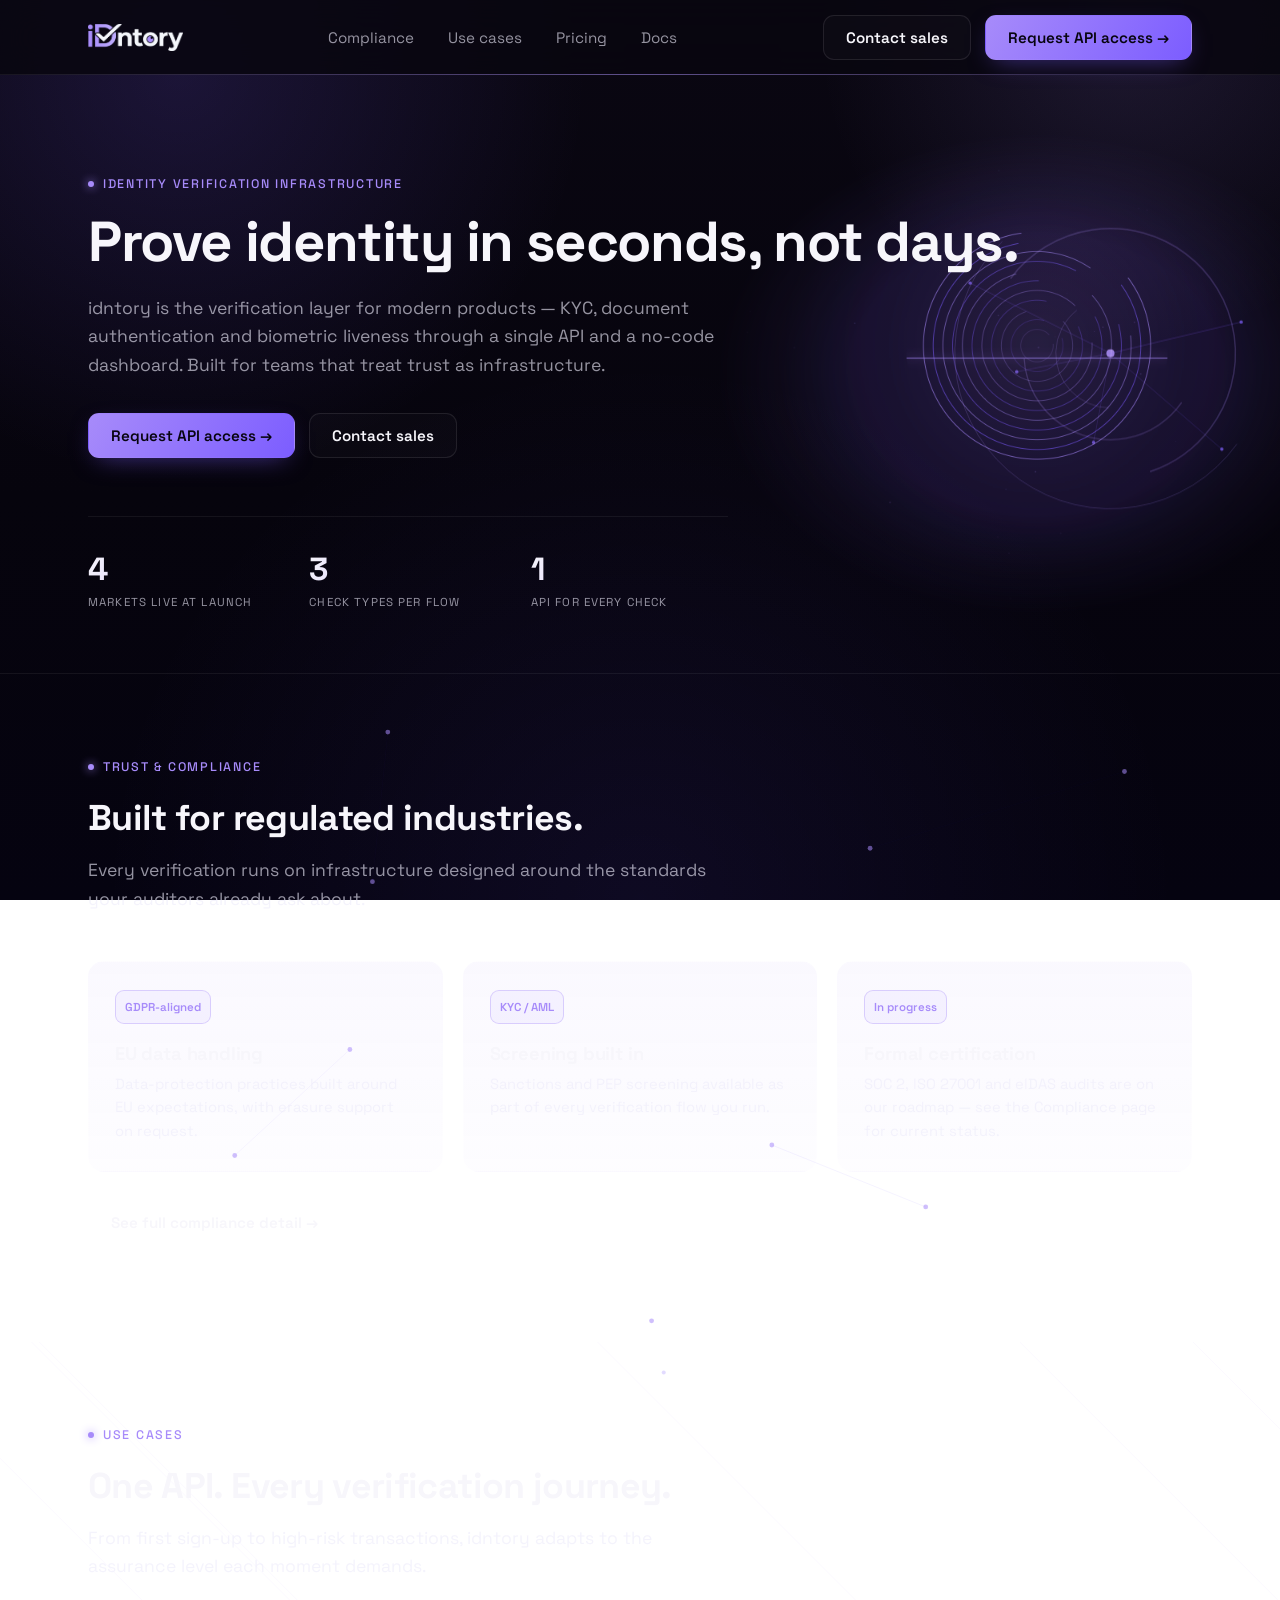
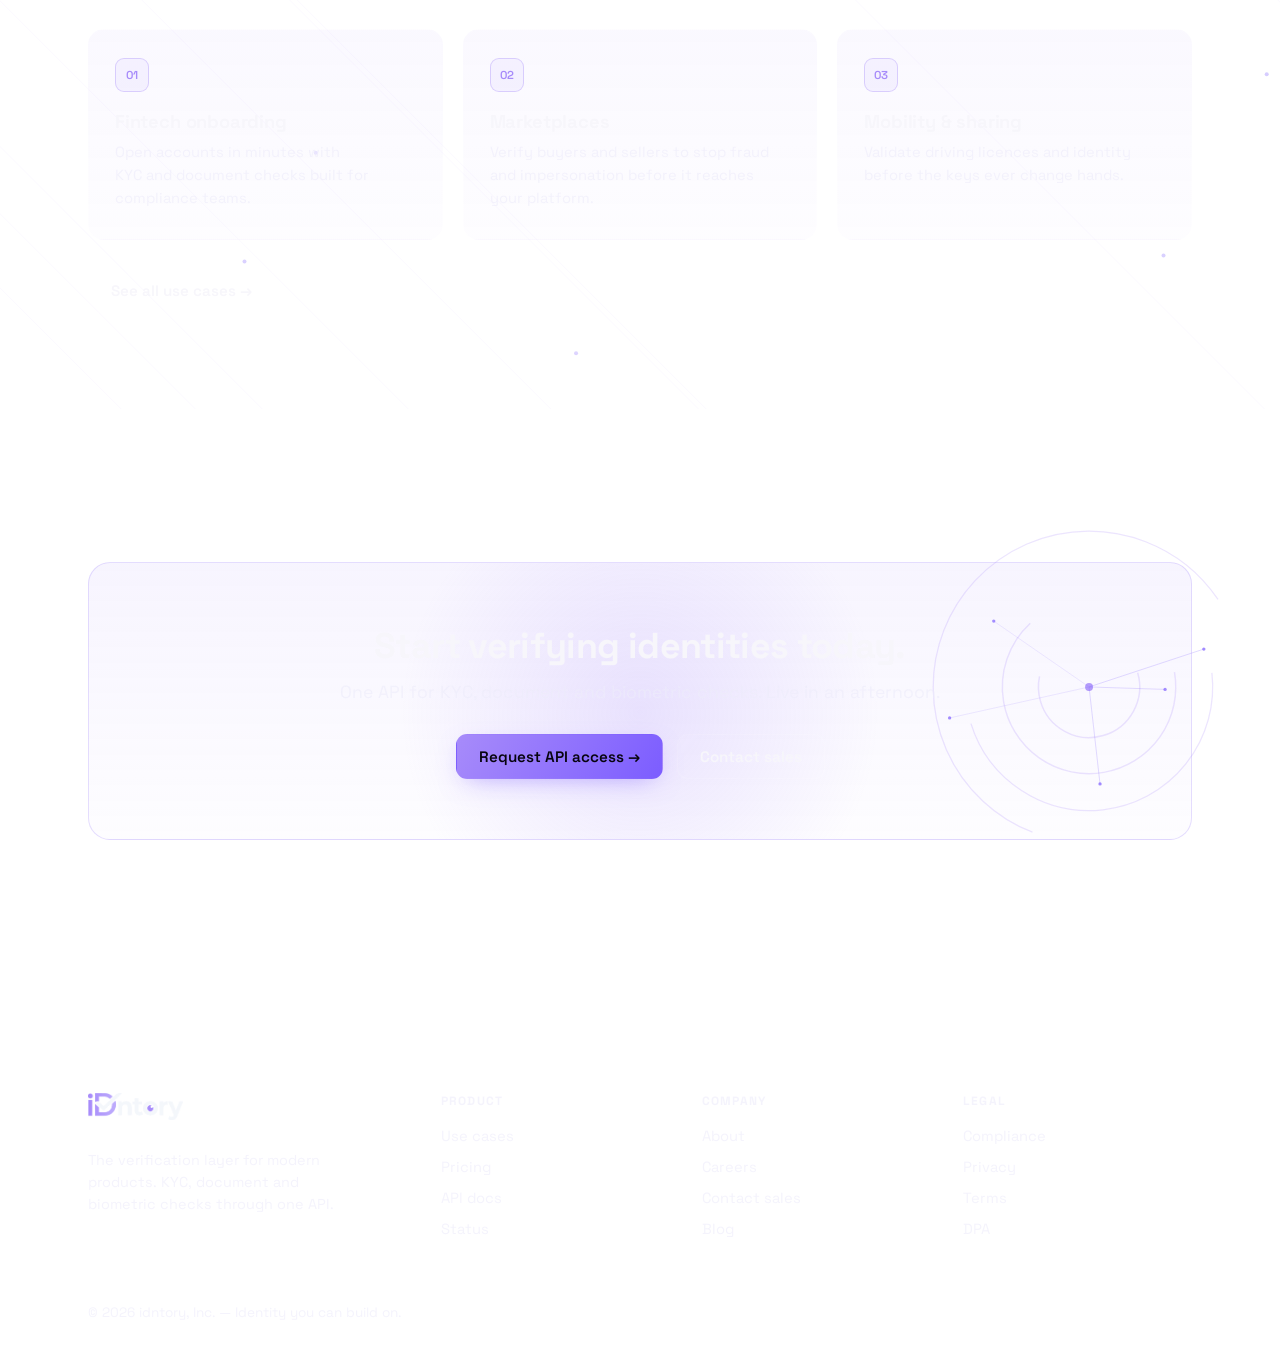
==== commit 4ccf54a7: "Restore clean-URL rewrites and mirror them in the local dev server - .htaccess: redirect *.html to e" ====
--- a/index.html
+++ b/index.html
@@ -14,16 +14,16 @@
 
 <header class="site-nav">
   <div class="wrap">
-    <a class="brand" href="index.html"><img src="brand/idntory-logo.png" alt="idntory"></a>
+    <a class="brand" href="/"><img src="brand/idntory-logo.png" alt="idntory"></a>
     <nav class="nav-links">
-      <a href="compliance.html">Compliance</a>
-      <a href="use-cases.html">Use cases</a>
-      <a href="pricing.html">Pricing</a>
-      <a href="docs.html">Docs</a>
+      <a href="compliance">Compliance</a>
+      <a href="use-cases">Use cases</a>
+      <a href="pricing">Pricing</a>
+      <a href="docs">Docs</a>
     </nav>
     <div class="nav-cta">
-      <a class="btn btn-ghost" href="contact.html">Contact sales</a>
-      <a class="btn btn-primary" href="contact.html?reason=api">Request API access →</a>
+      <a class="btn btn-ghost" href="contact">Contact sales</a>
+      <a class="btn btn-primary" href="contact?reason=api">Request API access →</a>
       <button class="nav-toggle" aria-label="Toggle menu">☰</button>
     </div>
   </div>
@@ -37,8 +37,8 @@
       <h1>Prove identity in seconds, not days.</h1>
       <p class="lede">idntory is the verification layer for modern products — KYC, document authentication and biometric liveness through a single API and a no-code dashboard. Built for teams that treat trust as infrastructure.</p>
       <div class="hero-actions">
-        <a class="btn btn-primary" href="contact.html?reason=api">Request API access →</a>
-        <a class="btn btn-ghost" href="contact.html">Contact sales</a>
+        <a class="btn btn-primary" href="contact?reason=api">Request API access →</a>
+        <a class="btn btn-ghost" href="contact">Contact sales</a>
       </div>
       <div class="stat-bar">
         <div>
@@ -81,7 +81,7 @@
           <p>SOC 2, ISO 27001 and eIDAS audits are on our roadmap — see the Compliance page for current status.</p>
         </div>
       </div>
-      <p style="margin-top:28px;"><a class="btn btn-ghost" href="compliance.html">See full compliance detail →</a></p>
+      <p style="margin-top:28px;"><a class="btn btn-ghost" href="compliance">See full compliance detail →</a></p>
     </div>
   </section>
 
@@ -109,7 +109,7 @@
           <p>Validate driving licences and identity before the keys ever change hands.</p>
         </div>
       </div>
-      <p style="margin-top:28px;"><a class="btn btn-ghost" href="use-cases.html">See all use cases →</a></p>
+      <p style="margin-top:28px;"><a class="btn btn-ghost" href="use-cases">See all use cases →</a></p>
     </div>
   </section>
 
@@ -119,8 +119,8 @@
         <h2>Start verifying identities today.</h2>
         <p class="lede">One API for KYC, document and biometric checks. Live in an afternoon.</p>
         <div class="hero-actions">
-          <a class="btn btn-primary" href="contact.html?reason=api">Request API access →</a>
-          <a class="btn btn-ghost" href="contact.html">Contact sales</a>
+          <a class="btn btn-primary" href="contact?reason=api">Request API access →</a>
+          <a class="btn btn-ghost" href="contact">Contact sales</a>
         </div>
       </div>
     </div>
@@ -137,28 +137,28 @@
       <div class="footer-col">
         <h4>Product</h4>
         <ul>
-          <li><a href="use-cases.html">Use cases</a></li>
-          <li><a href="pricing.html">Pricing</a></li>
-          <li><a href="docs.html">API docs</a></li>
-          <li><a href="status.html">Status</a></li>
+          <li><a href="use-cases">Use cases</a></li>
+          <li><a href="pricing">Pricing</a></li>
+          <li><a href="docs">API docs</a></li>
+          <li><a href="status">Status</a></li>
         </ul>
       </div>
       <div class="footer-col">
         <h4>Company</h4>
         <ul>
-          <li><a href="about.html">About</a></li>
-          <li><a href="careers.html">Careers</a></li>
-          <li><a href="contact.html">Contact sales</a></li>
-          <li><a href="blog.html">Blog</a></li>
+          <li><a href="about">About</a></li>
+          <li><a href="careers">Careers</a></li>
+          <li><a href="contact">Contact sales</a></li>
+          <li><a href="blog">Blog</a></li>
         </ul>
       </div>
       <div class="footer-col">
         <h4>Legal</h4>
         <ul>
-          <li><a href="compliance.html">Compliance</a></li>
-          <li><a href="privacy.html">Privacy</a></li>
-          <li><a href="terms.html">Terms</a></li>
-          <li><a href="dpa.html">DPA</a></li>
+          <li><a href="compliance">Compliance</a></li>
+          <li><a href="privacy">Privacy</a></li>
+          <li><a href="terms">Terms</a></li>
+          <li><a href="dpa">DPA</a></li>
         </ul>
       </div>
     </div>
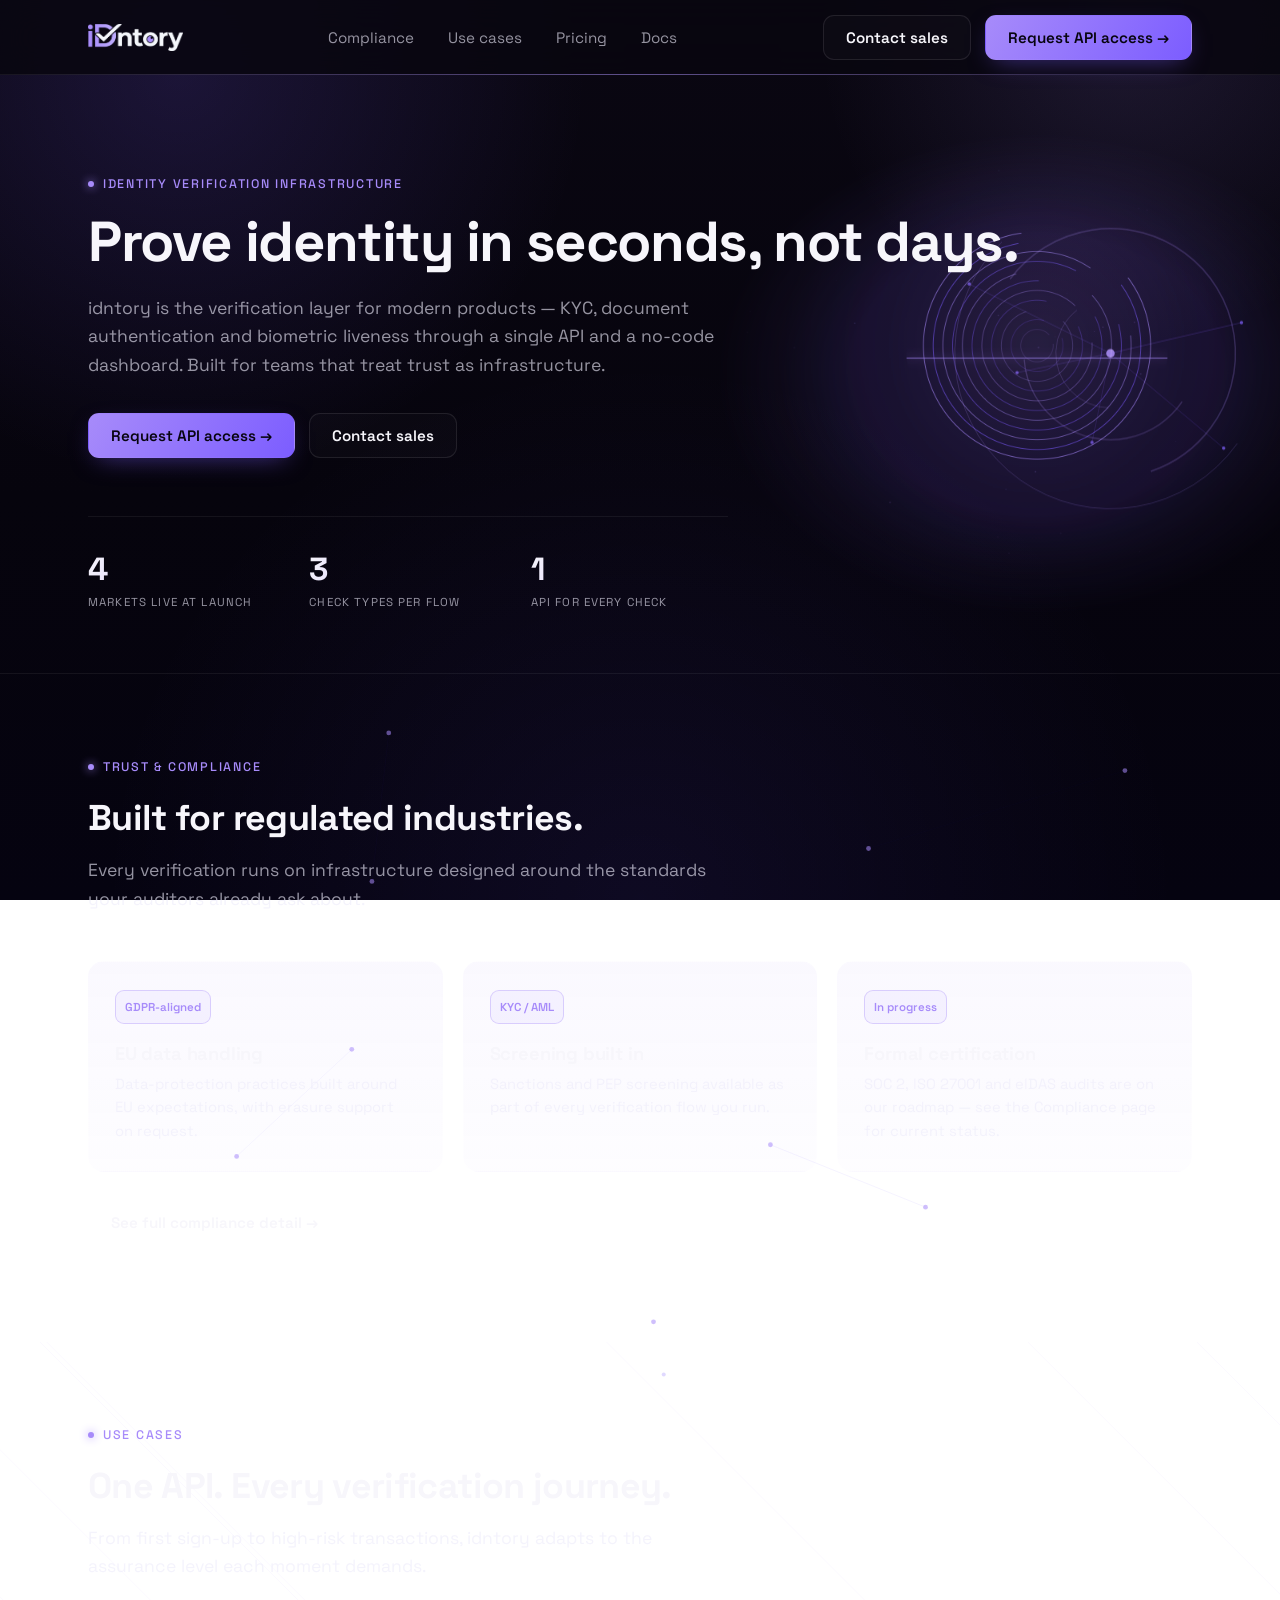
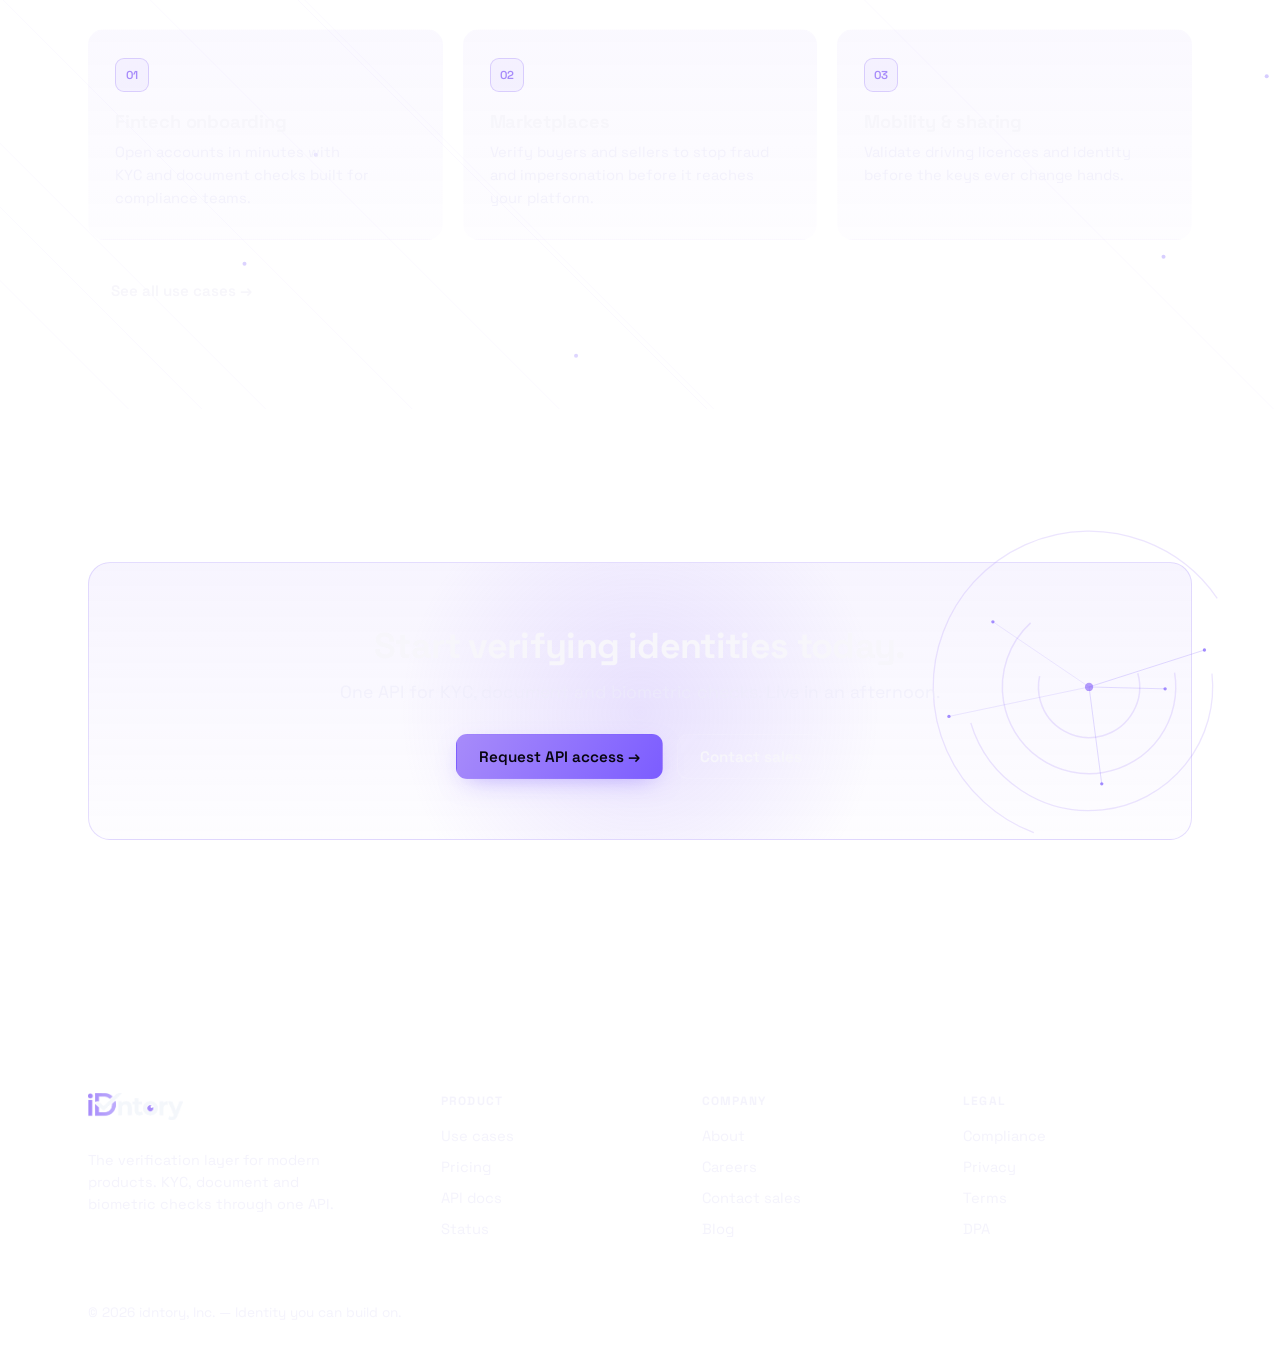
==== commit 3e3497b3: "Cache-bust static assets to bypass Cloudflare's 7-day edge cache styles.css/nav.js/bg-fx.js were bei" ====
--- a/index.html
+++ b/index.html
@@ -5,7 +5,7 @@
 <meta name="viewport" content="width=device-width, initial-scale=1.0">
 <title>idntory — Identity verification infrastructure</title>
 <meta name="description" content="idntory is the verification layer for modern products — KYC, document authentication and biometric liveness through a single API and a no-code dashboard.">
-<link rel="stylesheet" href="styles.css">
+<link rel="stylesheet" href="styles.css?v=4ccf54a">
 <link rel="icon" type="image/png" sizes="512x512" href="brand/favicon.png">
 <link rel="shortcut icon" type="image/png" href="brand/favicon.png">
 <link rel="apple-touch-icon" href="brand/favicon.png">
@@ -165,7 +165,7 @@
     <div class="footer-bottom">© 2026 idntory, Inc. — Identity you can build on.</div>
   </div>
 </footer>
-<script src="bg-fx.js"></script>
-<script src="nav.js"></script>
+<script src="bg-fx.js?v=4ccf54a"></script>
+<script src="nav.js?v=4ccf54a"></script>
 </body>
 </html>
